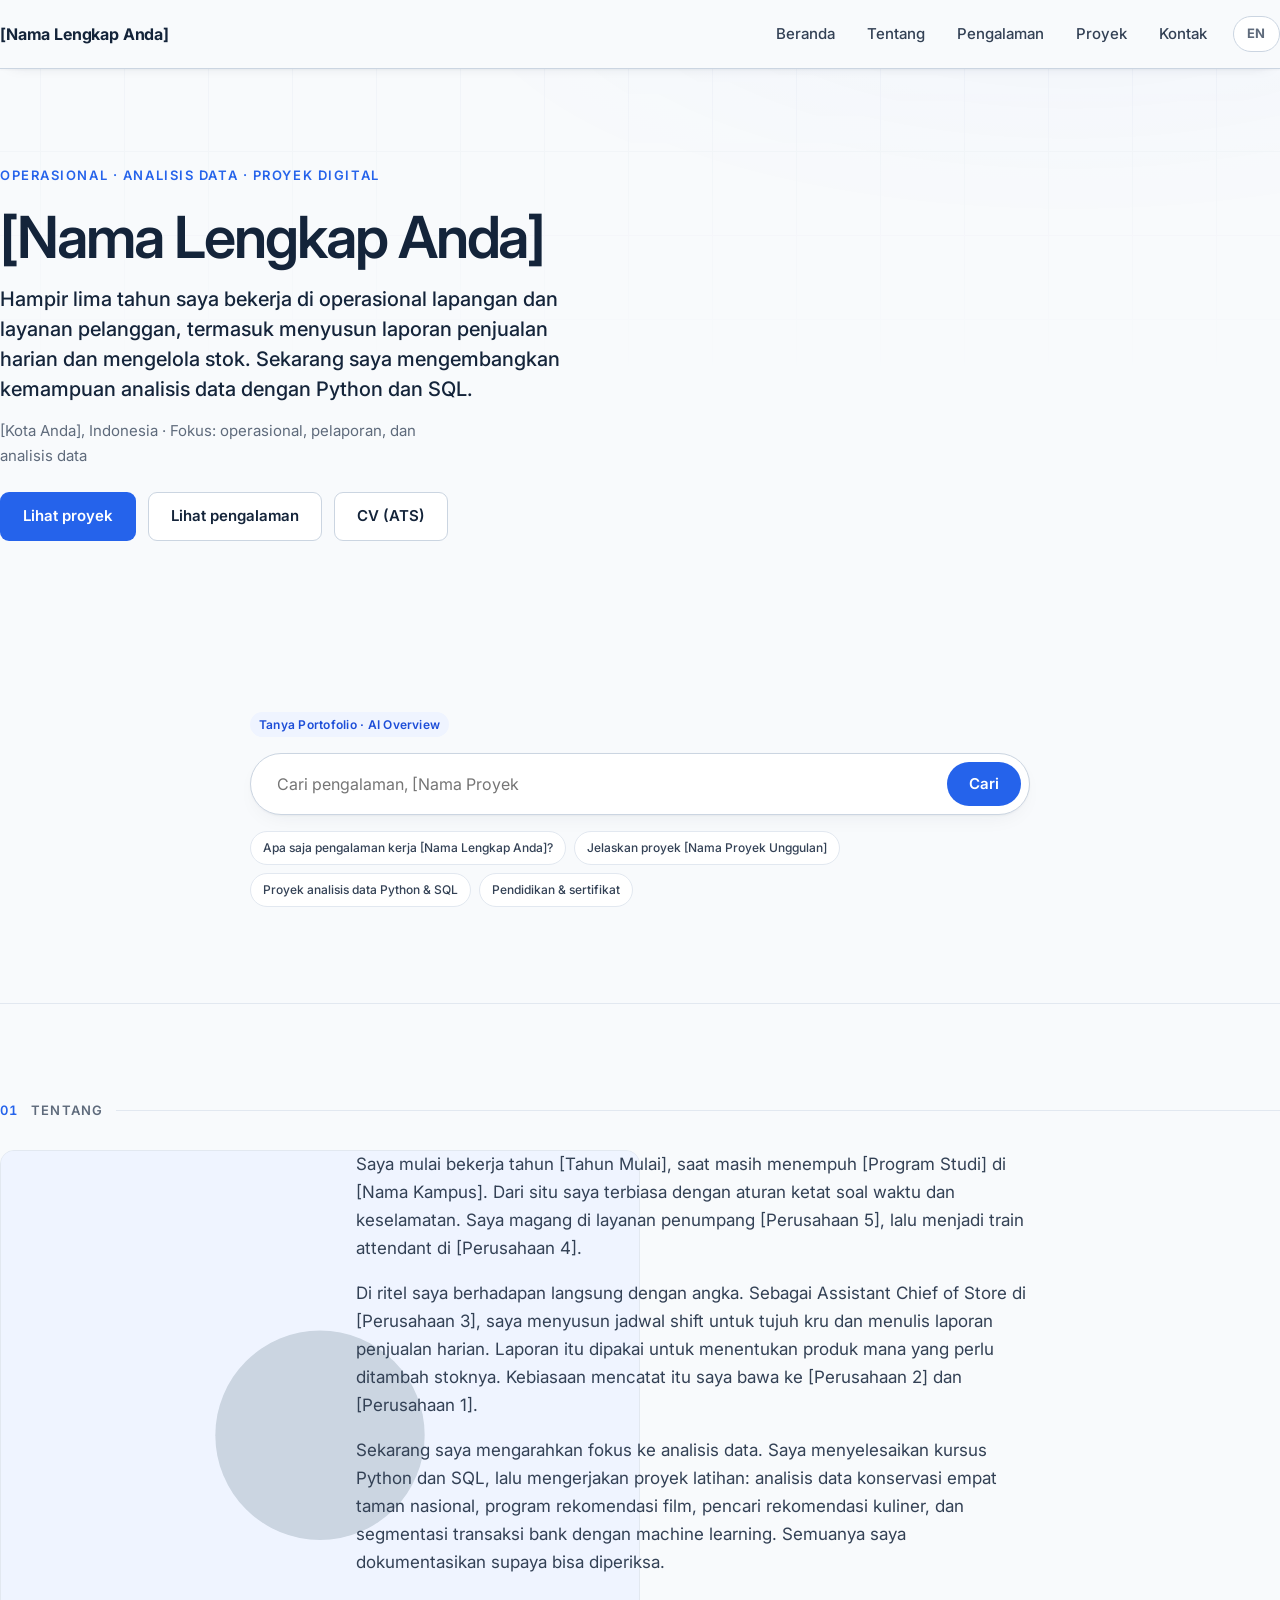
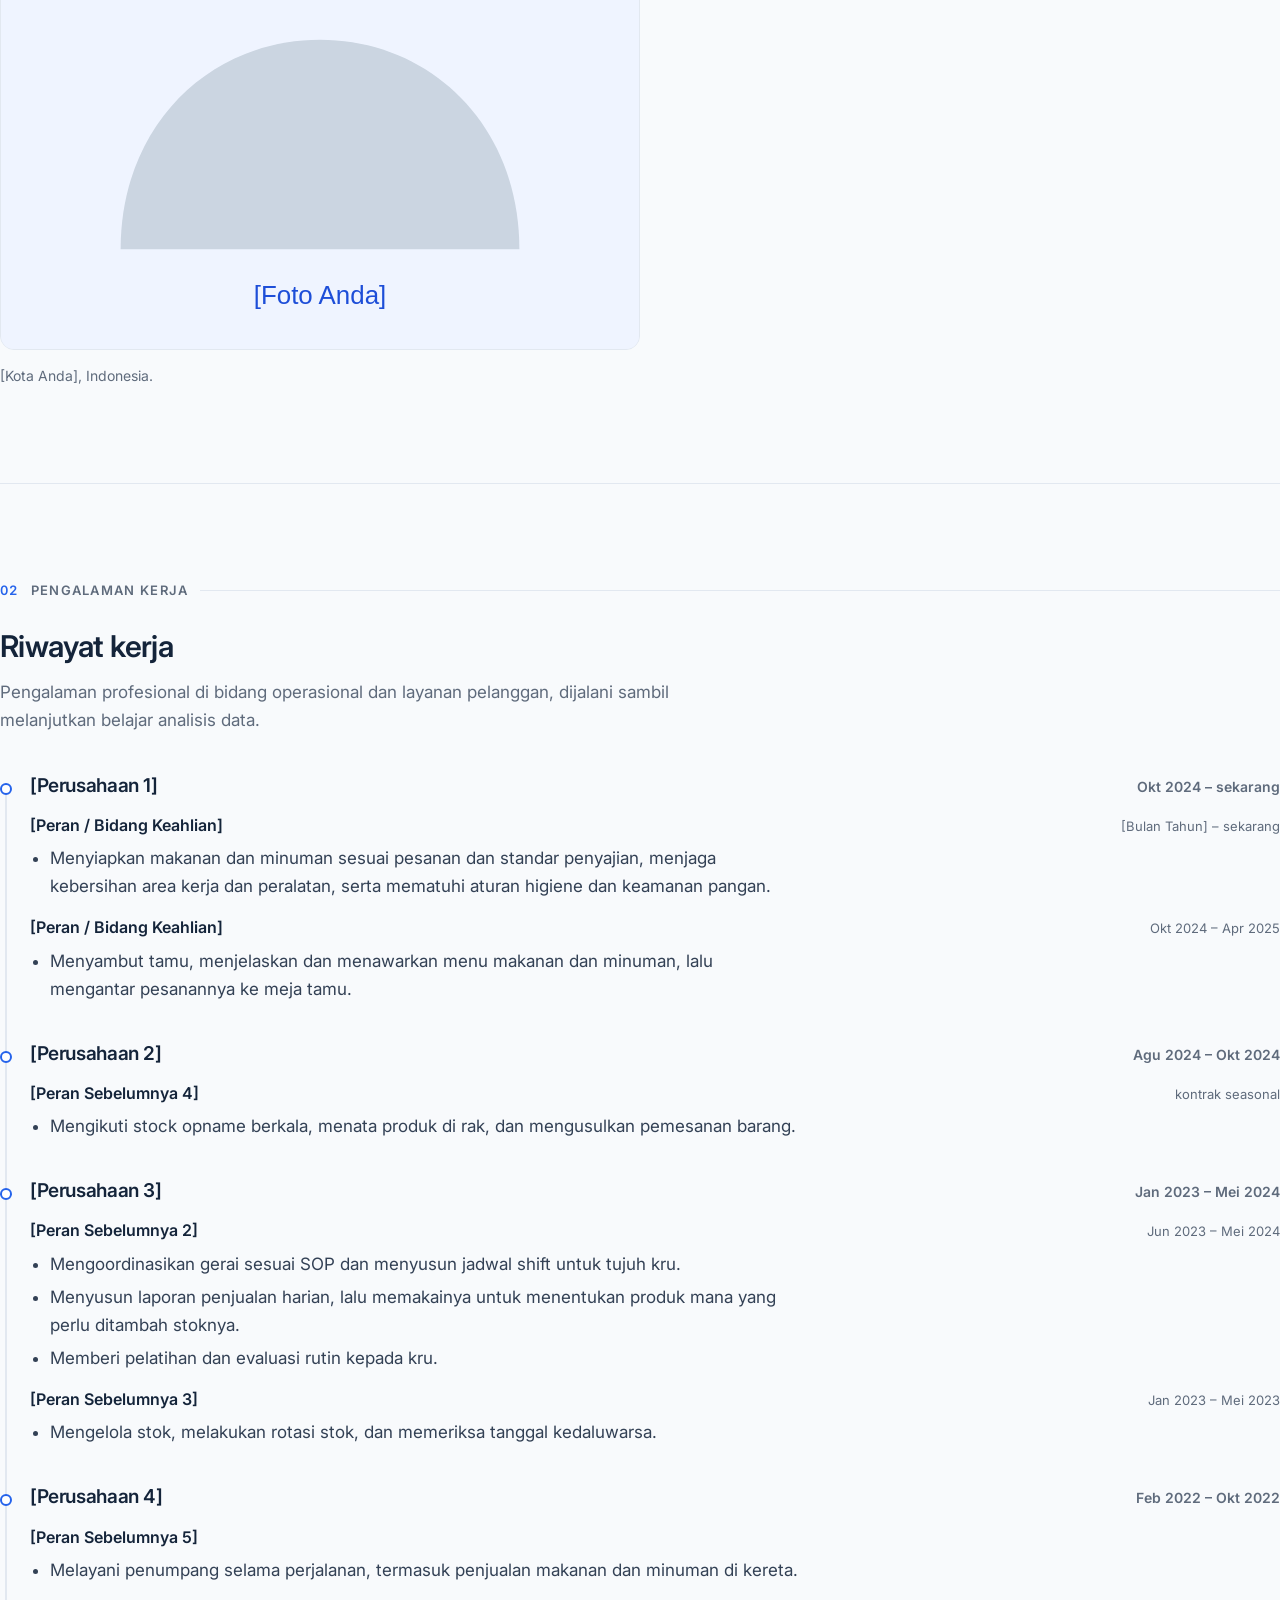
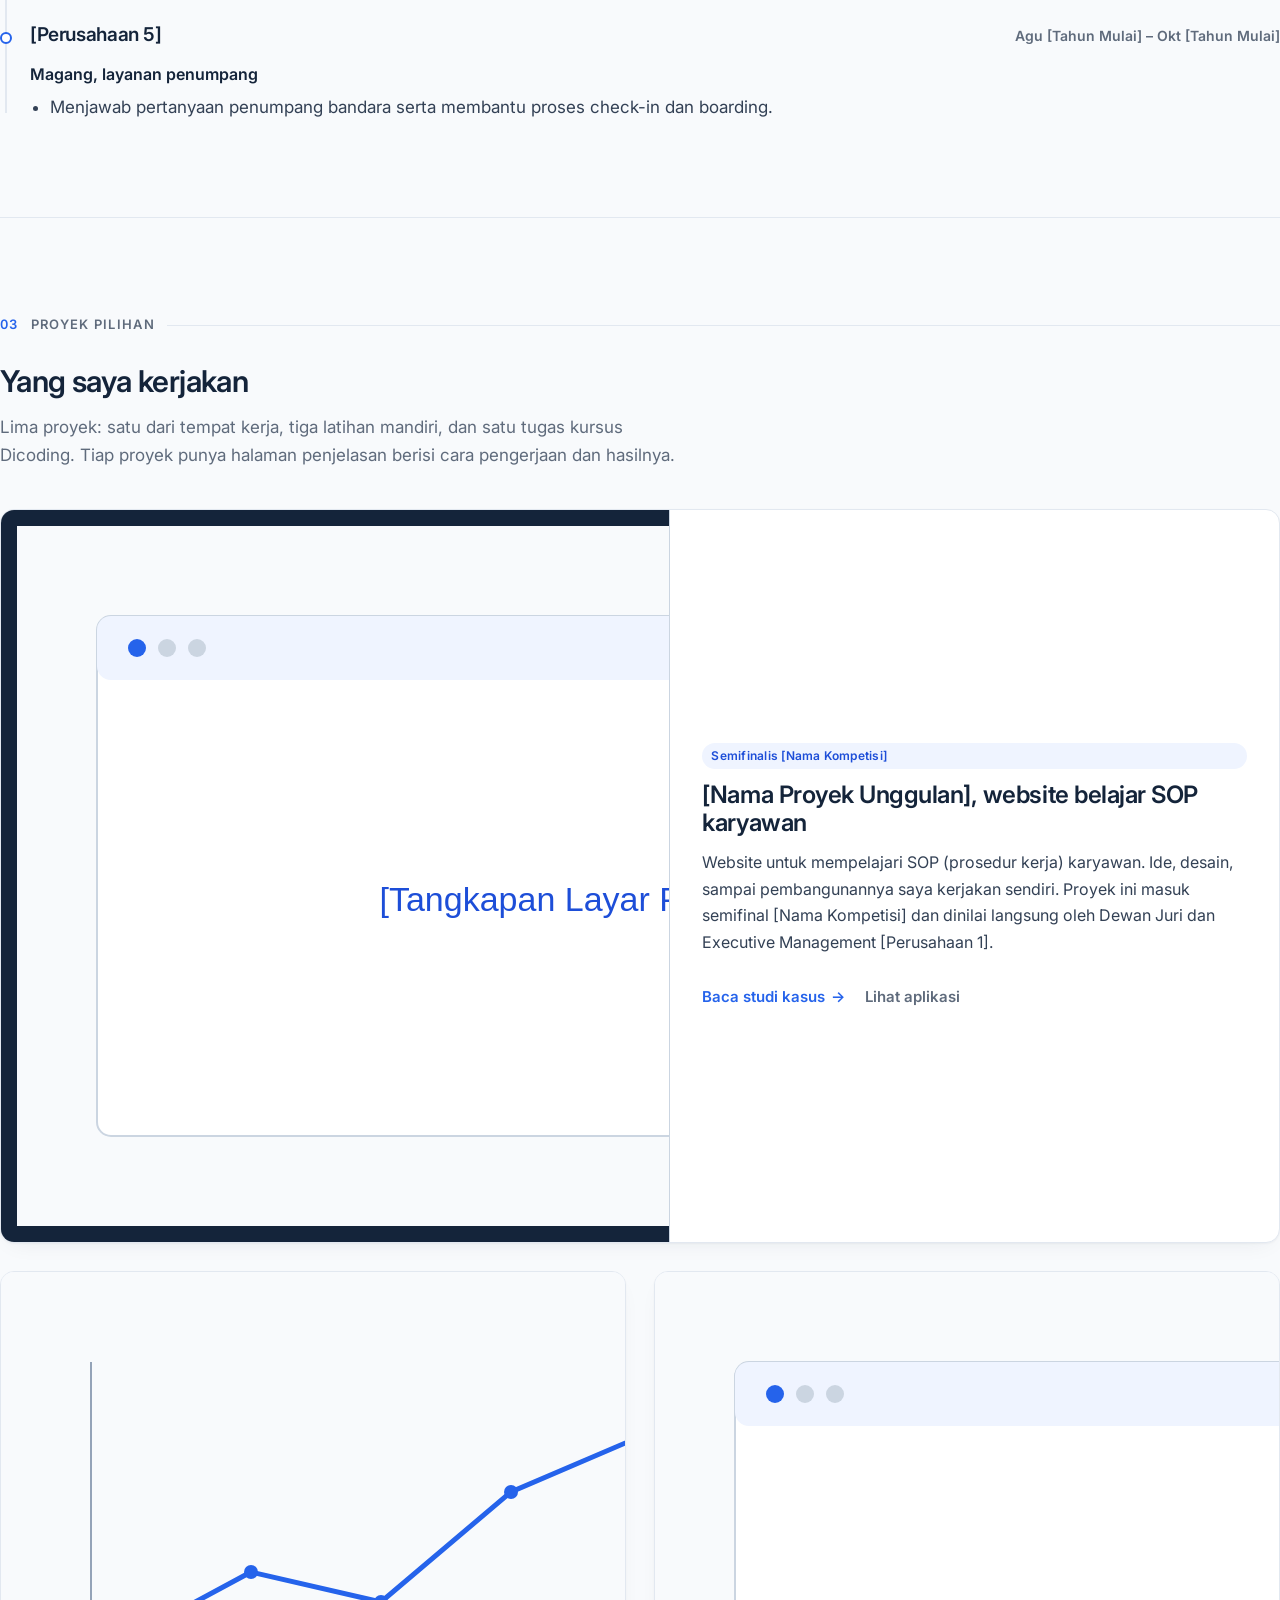
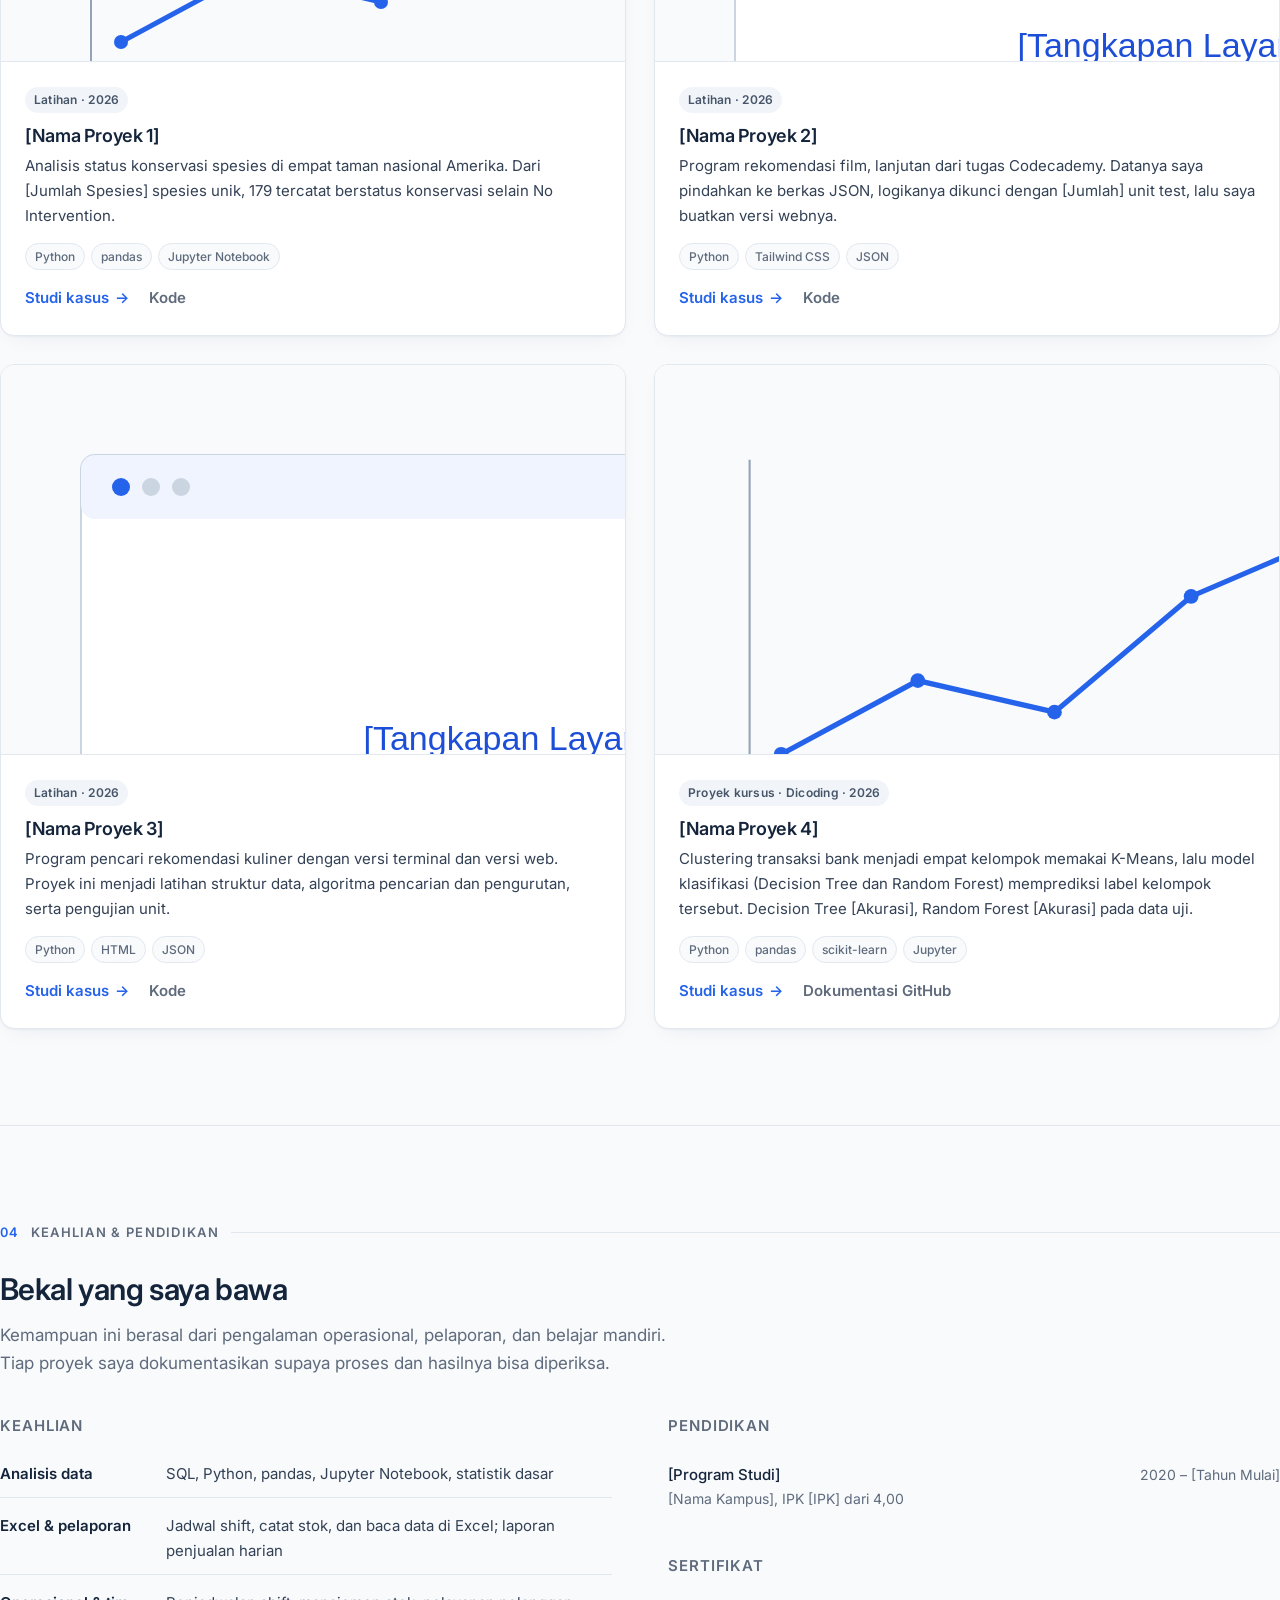
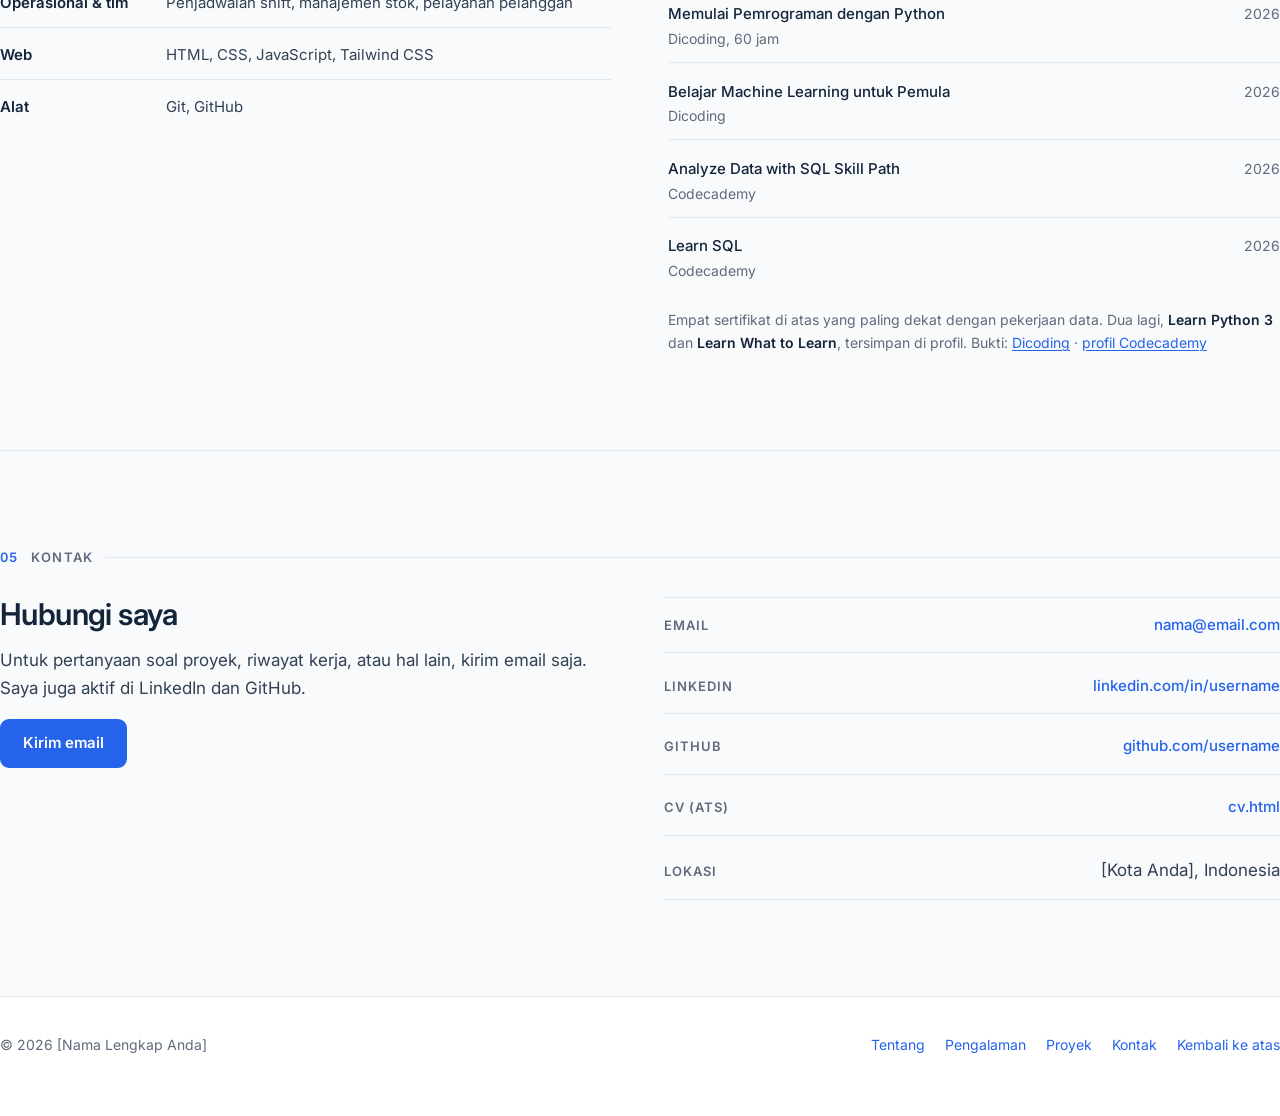
==== index.html @ 9d8b600c "chore: initial open-source portfolio template with inline AI Overview and ATS CV" ====
﻿<!DOCTYPE html>
<html lang="id">
<head>
<meta charset="utf-8">
<meta name="viewport" content="width=device-width, initial-scale=1.0, interactive-widget=resizes-content">
<title>[Nama Lengkap Anda] | Portofolio</title>
<meta name="description" content="Portofolio [Nama Lengkap Anda]: hampir lima tahun bekerja di operasional dan layanan pelanggan, sekarang mengerjakan analisis data dengan Python dan SQL.">
<meta name="author" content="[Nama Lengkap Anda]">
<meta property="og:type" content="profile">
<meta property="og:title" content="[Nama Lengkap Anda] | Portofolio">
<meta property="og:description" content="Riwayat kerja operasional, keahlian analisis data, dan lima proyek yang bisa diperiksa.">
<meta property="og:locale" content="id_ID">
<meta property="og:image" content="https://username.github.io/assets/foto-placeholder.svg">
<link rel="canonical" href="https://username.github.io/">
<link rel="alternate" hreflang="id" href="https://username.github.io/">
<link rel="alternate" hreflang="en" href="https://username.github.io/en/">

<link rel="preconnect" href="https://fonts.googleapis.com">
<link rel="preconnect" href="https://fonts.gstatic.com" crossorigin>
<link href="https://fonts.googleapis.com/css2?family=Inter:wght@400;500;600;700&display=swap" rel="stylesheet">
<link rel="stylesheet" href="gaya.css?v=105efc59">
<link rel="icon" href="assets/favicon.ico" type="image/x-icon">

<script type="application/ld+json">
{
  "@context": "https://schema.org",
  "@type": "Person",
  "name": "[Nama Lengkap Anda]",
  "jobTitle": "[Peran / Bidang Keahlian]",
  "address": { "@type": "PostalAddress", "addressLocality": "[Kota Anda]", "addressCountry": "ID" },
  "email": "mailto:nama@email.com",
  "sameAs": [
    "https://linkedin.com/in/username",
    "https://github.com/username",
    "https://www.dicoding.com/users/[username]"
  ],
  "knowsAbout": ["SQL", "Python", "pandas", "analisis data", "operasional ritel"]
}
</script>
</head>
<body id="atas">

<a class="lompat-isi" href="#utama">Langsung ke isi</a>

<!-- ===================== KEPALA ===================== -->
<header class="kepala-situs">
    <div class="wadah kepala-dalam">
        <a class="merek" href="#beranda">[Nama Lengkap Anda]</a>

        <button class="tombol-menu" type="button" aria-label="Menu utama"
                aria-expanded="false" aria-controls="menu-utama">
            <span></span><span></span><span></span>
        </button>

        <nav class="menu" id="menu-utama" aria-label="Menu utama">
            <a href="#beranda">Beranda</a>
            <a href="#tentang">Tentang</a>
            <a href="#pengalaman">Pengalaman</a>
            <a href="#proyek">Proyek</a>
            <a href="#kontak">Kontak</a>
            <a class="bahasa" href="en/index.html" hreflang="en" lang="en">EN</a>
        </nav>
    </div>
</header>

<main id="utama">

<!-- ===================== HERO ===================== -->
<!-- GANTI DENGAN DATA ANDA: nama, peran, kota, tagline, foto, dan tautan CV -->
<section class="hero" id="beranda">
    <div class="wadah">
        <div class="hero-isi">
            <div>
                <p class="sapaan">Operasional &middot; Analisis Data &middot; Proyek Digital</p>
                <h1>[Nama Lengkap Anda]</h1>
                <p class="hero-tagline">
                    Hampir lima tahun saya bekerja di operasional lapangan dan layanan pelanggan,
                    termasuk menyusun laporan penjualan harian dan mengelola stok. Sekarang saya
                    mengembangkan kemampuan analisis data dengan Python dan SQL.
                </p>
                <p class="hero-catatan">[Kota Anda], Indonesia &middot; Fokus: operasional, pelaporan, dan analisis data</p>
                <div class="tombol-baris">
                    <a class="tombol tombol-utama" href="#proyek">Lihat proyek</a>
                    <a class="tombol tombol-garis" href="#pengalaman">Lihat pengalaman</a>
                    <a class="tombol tombol-garis" href="cv.html" target="_blank" rel="noopener">CV (ATS)</a>
                </div>
            </div>
        </div>
    </div>
</section>

<!-- ===================== AI OVERVIEW ===================== -->
<section class="seksi ai-cari" aria-labelledby="ai-cari-judul">
    <div class="wadah">
        <h2 class="sr-only" id="ai-cari-judul">Pencarian portofolio [Nama Lengkap Anda] AI</h2>
        <p class="label-kecil ai-cari-label">Tanya Portofolio &middot; AI Overview</p>
        <form class="ai-cari-form" role="search">
            <label class="sr-only" for="ai-cari-input">Cari isi portofolio</label>
            <span class="ai-cari-bidang">
                <input class="ai-cari-input" id="ai-cari-input" type="search" name="q"
                       placeholder="Cari pengalaman, [Nama Proyek Unggulan], analisis data..."
                       autocomplete="off">
                <button class="ai-cari-reset" type="button" aria-label="Hapus kata kunci" hidden>&times;</button>
            </span>
            <button class="ai-cari-kirim" type="submit">Cari</button>
        </form>
        <div class="alat ai-cari-chip-baris" role="group" aria-label="Pertanyaan cepat">
            <button class="ai-cari-chip" type="button">Apa saja pengalaman kerja [Nama Lengkap Anda]?</button>
            <button class="ai-cari-chip" type="button">Jelaskan proyek [Nama Proyek Unggulan]</button>
            <button class="ai-cari-chip" type="button">Proyek analisis data Python &amp; SQL</button>
            <button class="ai-cari-chip" type="button">Pendidikan &amp; sertifikat</button>
        </div>
        <article class="ai-cari-kartu" aria-labelledby="ai-cari-kartu-judul" hidden>
            <div class="ai-cari-kepala">
                <h3 id="ai-cari-kartu-judul">AI Overview &middot; Sumber Portofolio [Nama Lengkap Anda]</h3>
                <button class="ai-cari-tutup" type="button" aria-label="Tutup ringkasan">&times;</button>
            </div>
            <div class="ai-cari-ringkasan" aria-live="polite"></div>
            <div class="alat ai-cari-sumber" aria-label="Sumber portofolio"></div>
            <p class="ai-cari-status" role="status" aria-live="polite"></p>
        </article>
    </div>
</section>

<!-- ===================== TENTANG ===================== -->
<section class="seksi" id="tentang">
    <div class="wadah">
        <p class="label-seksi"><span class="nomor">01</span> Tentang</p>

        <div class="tentang-isi">
            <div>
                <img class="foto-profil" src="assets/foto-placeholder.svg"
                     alt="Foto [Nama Lengkap Anda]" width="640" height="800">
                <p class="foto-ket">[Kota Anda], Indonesia.</p>
            </div>

            <div class="tentang-teks">
                <p>
                    Saya mulai bekerja tahun [Tahun Mulai], saat masih menempuh [Program Studi] di
                    [Nama Kampus]. Dari situ saya terbiasa dengan aturan ketat soal waktu dan keselamatan. Saya magang di layanan penumpang [Perusahaan 5], lalu menjadi train attendant di [Perusahaan 4].
                </p>
                <p>
                    Di ritel saya berhadapan langsung dengan angka. Sebagai Assistant Chief of
                    Store di [Perusahaan 3], saya menyusun jadwal shift untuk tujuh kru dan
                    menulis laporan penjualan harian. Laporan itu dipakai untuk menentukan produk
                    mana yang perlu ditambah stoknya. Kebiasaan mencatat itu saya bawa ke [Perusahaan 2] dan [Perusahaan 1].
                </p>
                <p>
                    Sekarang saya mengarahkan fokus ke analisis data. Saya
                    menyelesaikan kursus Python dan SQL, lalu mengerjakan proyek latihan: analisis
                    data konservasi empat taman nasional, program rekomendasi film, pencari
                    rekomendasi kuliner, dan segmentasi transaksi bank dengan machine learning.
                    Semuanya saya dokumentasikan supaya bisa diperiksa.
                </p>
            </div>
        </div>
    </div>
</section>

<!-- ===================== PENGALAMAN ===================== -->
<section class="seksi" id="pengalaman">
    <div class="wadah">
        <p class="label-seksi"><span class="nomor">02</span> Pengalaman kerja</p>
        <h2 class="judul-seksi">Riwayat kerja</h2>
        <p class="ket-seksi">
            Pengalaman profesional di bidang operasional dan layanan pelanggan, dijalani sambil
            melanjutkan belajar analisis data.
        </p>

        <div class="linimasa">

            <article class="linimasa-butir">
                <div class="tempat-kepala">
                    <h3>[Perusahaan 1]</h3>
                    <span class="periode">Okt 2024 &ndash; sekarang</span>
                </div>

                <div class="posisi">
                    <div class="posisi-kepala">
                        <span class="nama-posisi">[Peran / Bidang Keahlian]</span>
                        <span class="periode-posisi">[Bulan Tahun] &ndash; sekarang</span>
                    </div>
                    <ul>
                        <li>Menyiapkan makanan dan minuman sesuai pesanan dan standar penyajian,
                            menjaga kebersihan area kerja dan peralatan, serta mematuhi aturan
                            higiene dan keamanan pangan.</li>
                    </ul>
                </div>

                <div class="posisi">
                    <div class="posisi-kepala">
                        <span class="nama-posisi">[Peran / Bidang Keahlian]</span>
                        <span class="periode-posisi">Okt 2024 &ndash; Apr 2025</span>
                    </div>
                    <ul>
                        <li>Menyambut tamu, menjelaskan dan menawarkan menu makanan dan minuman,
                            lalu mengantar pesanannya ke meja tamu.</li>
                    </ul>
                </div>
            </article>

            <article class="linimasa-butir">
                <div class="tempat-kepala">
                    <h3>[Perusahaan 2]</h3>
                    <span class="periode">Agu 2024 &ndash; Okt 2024</span>
                </div>
                <div class="posisi">
                    <div class="posisi-kepala">
                        <span class="nama-posisi">[Peran Sebelumnya 4]</span>
                        <span class="periode-posisi">kontrak seasonal</span>
                    </div>
                    <ul>
                        <li>Mengikuti stock opname berkala, menata produk di rak, dan mengusulkan pemesanan barang.</li>
                    </ul>
                </div>
            </article>

            <article class="linimasa-butir">
                <div class="tempat-kepala">
                    <h3>[Perusahaan 3]</h3>
                    <span class="periode">Jan 2023 &ndash; Mei 2024</span>
                </div>

                <div class="posisi">
                    <div class="posisi-kepala">
                        <span class="nama-posisi">[Peran Sebelumnya 2]</span>
                        <span class="periode-posisi">Jun 2023 &ndash; Mei 2024</span>
                    </div>
                    <ul>
                        <li>Mengoordinasikan gerai sesuai SOP dan menyusun jadwal shift untuk tujuh kru.</li>
                        <li>Menyusun laporan penjualan harian, lalu memakainya untuk menentukan
                            produk mana yang perlu ditambah stoknya.</li>
                        <li>Memberi pelatihan dan evaluasi rutin kepada kru.</li>
                    </ul>
                </div>

                <div class="posisi">
                    <div class="posisi-kepala">
                        <span class="nama-posisi">[Peran Sebelumnya 3]</span>
                        <span class="periode-posisi">Jan 2023 &ndash; Mei 2023</span>
                    </div>
                    <ul>
                        <li>Mengelola stok, melakukan rotasi stok, dan memeriksa tanggal kedaluwarsa.</li>
                    </ul>
                </div>
            </article>

            <article class="linimasa-butir">
                <div class="tempat-kepala">
                    <h3>[Perusahaan 4]</h3>
                    <span class="periode">Feb 2022 &ndash; Okt 2022</span>
                </div>
                <div class="posisi">
                    <div class="posisi-kepala">
                        <span class="nama-posisi">[Peran Sebelumnya 5]</span>
                    </div>
                    <ul>
                        <li>Melayani penumpang selama perjalanan, termasuk penjualan makanan dan
                            minuman di kereta.</li>
                    </ul>
                </div>
            </article>

            <article class="linimasa-butir">
                <div class="tempat-kepala">
                    <h3>[Perusahaan 5]</h3>
                    <span class="periode">Agu [Tahun Mulai] &ndash; Okt [Tahun Mulai]</span>
                </div>
                <div class="posisi">
                    <div class="posisi-kepala">
                        <span class="nama-posisi">Magang, layanan penumpang</span>
                    </div>
                    <ul>
                        <li>Menjawab pertanyaan penumpang bandara serta membantu proses check-in
                            dan boarding.</li>
                    </ul>
                </div>
            </article>

        </div>
    </div>
</section>

<!-- ===================== PROYEK ===================== -->
<section class="seksi" id="proyek">
    <div class="wadah">
        <p class="label-seksi"><span class="nomor">03</span> Proyek pilihan</p>
        <h2 class="judul-seksi">Yang saya kerjakan</h2>
        <p class="ket-seksi">
            Lima proyek: satu dari tempat kerja, tiga latihan mandiri, dan satu tugas
            kursus Dicoding. Tiap proyek punya halaman penjelasan berisi cara
            pengerjaan dan hasilnya.
        </p>

        <article class="kartu-proyek unggulan">
            <div class="kartu-gambar">
                <img src="assets/proyek-placeholder.svg" width="1120" height="700"
                     alt="Tangkapan layar aplikasi [Nama Proyek Unggulan]: halaman verifikasi ID karyawan sebelum mulai shift">
            </div>
            <div class="kartu-isi">
                <span class="label-kecil">Semifinalis [Nama Kompetisi]</span>
                <h3><a href="proyek/contoh-proyek.html">[Nama Proyek Unggulan], website belajar SOP karyawan</a></h3>
                <p>
                    Website untuk mempelajari SOP (prosedur kerja) karyawan. Ide, desain, sampai pembangunannya saya kerjakan sendiri. Proyek ini masuk semifinal [Nama Kompetisi] dan dinilai langsung oleh Dewan Juri dan Executive Management [Perusahaan 1].
                </p>
                <div class="kartu-kaki">
                    <a class="kartu-ajakan" href="proyek/contoh-proyek.html">Baca studi kasus <span class="panah">&rarr;</span></a>
                    <a class="kartu-kode" href="https://[nama-proyek].example.com/" target="_blank" rel="noopener">Lihat aplikasi<span class="sr-only"> (buka di tab baru)</span></a>
                </div>
            </div>
        </article>

        <div class="daftar-proyek">

            <article class="kartu-proyek">
                <div class="kartu-gambar">
                    <img src="assets/grafik-placeholder.svg" width="800" height="500"
                         alt="Grafik batang persentase spesies dilindungi per kategori konservasi">
                </div>
                <div class="kartu-isi">
                    <span class="label-kecil label-netral">Latihan &middot; 2026</span>
                    <h3><a href="proyek/contoh-proyek.html">[Nama Proyek 1]</a></h3>
                    <p>
                        Analisis status konservasi spesies di empat taman nasional Amerika. Dari
                        [Jumlah Spesies] spesies unik, 179 tercatat berstatus konservasi selain No Intervention.
                    </p>
                    <ul class="alat">
                        <li>Python</li><li>pandas</li><li>Jupyter Notebook</li>
                    </ul>
                    <div class="kartu-kaki">
                        <a class="kartu-ajakan" href="proyek/contoh-proyek.html">Studi kasus <span class="panah">&rarr;</span></a>
                        <a class="kartu-kode" href="https://github.com/username/[nama-repo]"
                           target="_blank" rel="noopener">Kode<span class="sr-only"> di GitHub, buka di tab baru</span></a>
                    </div>
                </div>
            </article>

            <article class="kartu-proyek">
                <div class="kartu-gambar">
                    <img src="assets/proyek-placeholder.svg" width="1120" height="700"
                         alt="Tangkapan layar versi web [Nama Proyek 2]: menu Cari, Genre, Katalog, dan Marathon, serta ringkasan jumlah film">
                </div>
                <div class="kartu-isi">
                    <span class="label-kecil label-netral">Latihan &middot; 2026</span>
                    <h3><a href="proyek/contoh-proyek.html">[Nama Proyek 2]</a></h3>
                    <p>
                        Program rekomendasi film, lanjutan dari tugas Codecademy. Datanya saya
                        pindahkan ke berkas JSON, logikanya dikunci dengan [Jumlah] unit test, lalu saya
                        buatkan versi webnya.
                    </p>
                    <ul class="alat">
                        <li>Python</li><li>Tailwind CSS</li><li>JSON</li>
                    </ul>
                    <div class="kartu-kaki">
                        <a class="kartu-ajakan" href="proyek/contoh-proyek.html">Studi kasus <span class="panah">&rarr;</span></a>
                        <a class="kartu-kode" href="https://github.com/username/[nama-repo]" target="_blank" rel="noopener">Kode<span class="sr-only"> di GitHub, buka di tab baru</span></a>
                    </div>
                </div>
            </article>

            <article class="kartu-proyek">
                <div class="kartu-gambar">
                    <img src="assets/proyek-placeholder.svg" width="1120" height="700"
                         alt="Tangkapan layar versi web [Nama Proyek 3]: pilihan jenis, isian anggaran sekali makan, dan tombol cari">
                </div>
                <div class="kartu-isi">
                    <span class="label-kecil label-netral">Latihan &middot; 2026</span>
                    <h3><a href="proyek/contoh-proyek.html">[Nama Proyek 3]</a></h3>
                    <p>
                        Program pencari rekomendasi kuliner dengan versi terminal dan versi web. Proyek ini menjadi latihan struktur data, algoritma pencarian dan pengurutan, serta pengujian unit.
                    </p>
                    <ul class="alat">
                        <li>Python</li><li>HTML</li><li>JSON</li>
                    </ul>
                    <div class="kartu-kaki">
                        <a class="kartu-ajakan" href="proyek/contoh-proyek.html">Studi kasus <span class="panah">&rarr;</span></a>
                        <a class="kartu-kode" href="https://github.com/username/[nama-repo]" target="_blank" rel="noopener">Kode<span class="sr-only"> (buka di tab baru)</span></a>
                    </div>
                </div>
            </article>

            <article class="kartu-proyek">
                <div class="kartu-gambar">
                    <img src="assets/grafik-placeholder.svg" width="841" height="704"
                         alt="Proyeksi PCA 2D dari empat kelompok transaksi bank"
                         class="kartu-gambar-chart">
                </div>
                <div class="kartu-isi">
                    <span class="label-kecil label-netral">Proyek kursus &middot; Dicoding &middot; 2026</span>
                    <h3><a href="proyek/contoh-proyek.html">[Nama Proyek 4]</a></h3>
                    <p>
                        Clustering transaksi bank menjadi empat kelompok memakai K-Means, lalu
                        model klasifikasi (Decision Tree dan Random Forest) memprediksi label
                        kelompok tersebut. Decision Tree [Akurasi], Random Forest [Akurasi] pada data uji.
                    </p>
                    <ul class="alat">
                        <li>Python</li><li>pandas</li><li>scikit-learn</li><li>Jupyter</li>
                    </ul>
                    <div class="kartu-kaki">
                        <a class="kartu-ajakan" href="proyek/contoh-proyek.html">Studi kasus <span class="panah">&rarr;</span></a>
                        <a class="kartu-kode" href="https://github.com/username/[nama-repo]" target="_blank" rel="noopener">Dokumentasi GitHub<span class="sr-only"> (buka di tab baru)</span></a>
                    </div>
                </div>
            </article>

        </div>
    </div>
</section>

<!-- ===================== KEAHLIAN & PENDIDIKAN ===================== -->
<section class="seksi" id="keahlian">
    <div class="wadah">
        <p class="label-seksi"><span class="nomor">04</span> Keahlian &amp; pendidikan</p>
        <h2 class="judul-seksi">Bekal yang saya bawa</h2>
        <p class="ket-seksi">
            Kemampuan ini berasal dari pengalaman operasional, pelaporan, dan belajar mandiri.
            Tiap proyek saya dokumentasikan supaya proses dan hasilnya bisa diperiksa.
        </p>

        <div class="kisi-dua">

            <div class="blok">
                <h3>Keahlian</h3>
                <ul class="daftar-keahlian">
                    <li>
                        <span class="kunci">Analisis data</span>
                        <span>SQL, Python, pandas, Jupyter Notebook, statistik dasar</span>
                    </li>
                    <li>
                        <span class="kunci">Excel &amp; pelaporan</span>
                        <span>Jadwal shift, catat stok, dan baca data di Excel; laporan penjualan harian</span>
                    </li>
                    <li>
                        <span class="kunci">Operasional &amp; tim</span>
                        <span>Penjadwalan shift, manajemen stok, pelayanan pelanggan</span>
                    </li>
                    <li>
                        <span class="kunci">Web</span>
                        <span>HTML, CSS, JavaScript, Tailwind CSS</span>
                    </li>
                    <li>
                        <span class="kunci">Alat</span>
                        <span>Git, GitHub</span>
                    </li>
                </ul>
            </div>

            <div>
                <div class="blok">
                    <h3>Pendidikan</h3>
                    <ul class="daftar-polos">
                        <li>
                            <span>
                                <span class="nama">[Program Studi]</span>
                                <span class="ket">[Nama Kampus], IPK [IPK] dari 4,00</span>
                            </span>
                            <span class="tahun">2020 &ndash; [Tahun Mulai]</span>
                        </li>
                    </ul>
                </div>

                <div class="blok">
                    <h3>Sertifikat</h3>
                    <ul class="daftar-polos">
                        <li>
                            <span>
                                <span class="nama">Memulai Pemrograman dengan Python</span>
                                <span class="ket">Dicoding, 60 jam</span>
                            </span>
                            <span class="tahun">2026</span>
                        </li>
                        <li>
                            <span>
                                <span class="nama">Belajar Machine Learning untuk Pemula</span>
                                <span class="ket">Dicoding</span>
                            </span>
                            <span class="tahun">2026</span>
                        </li>
                        <li>
                            <span>
                                <span class="nama">Analyze Data with SQL Skill Path</span>
                                <span class="ket">Codecademy</span>
                            </span>
                            <span class="tahun">2026</span>
                        </li>
                        <li>
                            <span>
                                <span class="nama">Learn SQL</span>
                                <span class="ket">Codecademy</span>
                            </span>
                            <span class="tahun">2026</span>
                        </li>
                    </ul>
                    <p class="foto-ket">
                        Empat sertifikat di atas yang paling dekat dengan pekerjaan data. Dua lagi,
                        <strong>Learn Python 3</strong> dan
                        <strong>Learn What to Learn</strong>, tersimpan di profil.
                        Bukti:
                        <a href="https://www.dicoding.com/certificates/[id-sertifikat]" target="_blank" rel="noopener">Dicoding</a>
                        &middot;
                        <a href="https://www.codecademy.com/profiles/[username]" target="_blank" rel="noopener">profil Codecademy</a>
                    </p>
                </div>
            </div>

        </div>
    </div>
</section>

<!-- ===================== KONTAK ===================== -->
<section class="seksi" id="kontak">
    <div class="wadah">
        <p class="label-seksi"><span class="nomor">05</span> Kontak</p>

        <div class="kontak-isi">
            <div>
                <h2 class="judul-seksi">Hubungi saya</h2>
                <p>
                    Untuk pertanyaan soal proyek, riwayat kerja, atau hal lain, kirim email saja.
                    Saya juga aktif di LinkedIn dan GitHub.
                </p>
                <p class="tombol-baris">
                    <a class="tombol tombol-utama" href="mailto:nama@email.com">Kirim email</a>
                </p>
            </div>

            <ul class="daftar-kontak">
                <li>
                    <span class="nama-kontak">Email</span>
                    <a href="mailto:nama@email.com">nama@email.com</a>
                </li>
                <li>
                    <span class="nama-kontak">LinkedIn</span>
                    <a href="https://linkedin.com/in/username" target="_blank" rel="noopener">linkedin.com/in/username</a>
                </li>
                <li>
                    <span class="nama-kontak">GitHub</span>
                    <a href="https://github.com/username" target="_blank" rel="noopener">github.com/username</a>
                </li>
                <li>
                    <span class="nama-kontak">CV (ATS)</span>
                    <a href="cv.html" target="_blank" rel="noopener">cv.html</a>
                </li>
                <li>
                    <span class="nama-kontak">Lokasi</span>
                    <span>[Kota Anda], Indonesia</span>
                </li>
            </ul>
        </div>
    </div>
</section>

</main>

<!-- ===================== KAKI ===================== -->
<footer class="kaki">
    <div class="wadah kaki-dalam">
        <span>&copy; 2026 [Nama Lengkap Anda]</span>
        <nav class="kaki-tautan" aria-label="Tautan kaki halaman">
            <a href="#tentang">Tentang</a>
            <a href="#pengalaman">Pengalaman</a>
            <a href="#proyek">Proyek</a>
            <a href="#kontak">Kontak</a>
            <a href="#atas">Kembali ke atas</a>
        </nav>
    </div>
</footer>

<script>
(function () {
    var tombol = document.querySelector('.tombol-menu');
    var menu = document.getElementById('menu-utama');
    if (!tombol || !menu) return;

    tombol.addEventListener('click', function () {
        var terbuka = menu.classList.toggle('terbuka');
        tombol.setAttribute('aria-expanded', terbuka ? 'true' : 'false');
    });

    menu.addEventListener('click', function (e) {
        if (e.target.tagName === 'A') {
            menu.classList.remove('terbuka');
            tombol.setAttribute('aria-expanded', 'false');
        }
    });

    document.addEventListener('keydown', function (e) {
        if (e.key === 'Escape' && menu.classList.contains('terbuka')) {
            menu.classList.remove('terbuka');
            tombol.setAttribute('aria-expanded', 'false');
            tombol.focus();
        }
    });
})();
</script>
<script src="assets/ai-cari.js?v=105efc59" defer></script>

</body>
</html>
---- gaya.css ----
﻿/* ============================================================
   Portofolio [Nama Lengkap Anda]
   Arah desain: corporate yang rapi, dengan sentuhan teknologi.
   Tema terang (light-first), warna biru dipakai sebagai aksen saja.

   Ukuran mengikuti rancangan:
     lebar maksimum   1120px
     judul hero       48-60px (ponsel 32-40px)
     teks isi         17px (ponsel 16px)
     jarak antar seksi 80-96px (ponsel 48-64px)
     grid proyek      2 kolom (ponsel 1 kolom)
     radius kartu     14px
     tombol           tinggi minimum 44px
   ============================================================ */

/* ---------- Variabel ---------- */
:root{
    --dasar:      #F8FAFC;   /* latar utama */
    --putih:      #FFFFFF;
    --navy:       #14243A;   /* teks utama, elemen tegas */
    --biru:       #2563EB;   /* aksen */
    --biru-tua:   #1D4ED8;
    --biru-muda:  #EFF4FF;
    --slate:      #5F6B7C;   /* teks pendamping (kontras 5,17:1 di latar utama) */
    --abu-isi:    #334155;   /* teks isi paragraf */
    --garis:      #E2E8F0;
    --garis-tegas:#CBD5E1;

    --lebar:      1120px;

    /* Tinggi kepala situs saat menempel: min-height 68px + garis bawah 1px.
       Dipakai untuk scroll-padding-top supaya judul seksi tidak tertutup menu
       waktu tautan navigasi (misal #tentang) diklik. */
    --tinggi-kepala: 69px;

    --radius:     14px;
    --radius-kecil:9px;

    --font: "Inter", "Segoe UI", system-ui, -apple-system, Roboto, Arial, sans-serif;

    --bayang: 0 1px 2px rgba(20, 36, 58, .04), 0 8px 24px -12px rgba(20, 36, 58, .10);
    --bayang-angkat: 0 2px 4px rgba(20, 36, 58, .05), 0 16px 36px -14px rgba(20, 36, 58, .18);
}

/* ---------- Dasar ---------- */
*, *::before, *::after{ box-sizing: border-box; }

/* scroll-padding-top = tinggi kepala situs, supaya tepi atas seksi tujuan
   berhenti tepat di bawah menu, bukan tertutup menu. */
html{ scroll-behavior: smooth; scroll-padding-top: var(--tinggi-kepala); -webkit-text-size-adjust: [Akurasi]; }

body{
    margin: 0;
    background: var(--dasar);
    color: var(--abu-isi);
    font-family: var(--font);
    font-size: 17px;
    line-height: 1.65;
    -webkit-font-smoothing: antialiased;
}

img{ max-width: [Akurasi]; height: auto; display: block; }

a{ color: var(--biru); text-decoration: none; }
a:hover{ color: var(--biru-tua); }

h1, h2, h3, h4{
    margin: 0;
    color: var(--navy);
    line-height: 1.18;
    letter-spacing: -0.02em;
    font-weight: 600;
}

p{ margin: 0 0 1em; }
p:last-child{ margin-bottom: 0; }

/* Tautan yang berada di dalam paragraf diberi garis bawah supaya tidak hanya
   dibedakan oleh warna (WCAG 1.4.1, audit Lighthouse "link-in-text-block").
   Tautan bertombol tetap tanpa garis bawah. */
p a:not(.tombol){ text-decoration: underline; text-underline-offset: 2px; }

ul{ margin: 0; padding-left: 1.15em; }
li{ margin-bottom: .3em; }
li:last-child{ margin-bottom: 0; }

strong{ font-weight: 600; color: var(--navy); }

/* Fokus keyboard selalu terlihat */
:focus-visible{
    outline: 3px solid var(--biru);
    outline-offset: 2px;
    border-radius: 4px;
}

/* Pengguna yang memilih mengurangi animasi tidak dipaksa melihat gerakan */
@media (prefers-reduced-motion: reduce){
    html{ scroll-behavior: auto; }
    *, *::before, *::after{
        animation-duration: .001ms !important;
        transition-duration: .001ms !important;
        scroll-behavior: auto !important;
    }
}

/* Hanya untuk pembaca layar */
.sr{
    position: absolute;
    width: 1px; height: 1px;
    padding: 0; margin: -1px;
    overflow: hidden;
    clip: rect(0 0 0 0);
    white-space: nowrap;
    border: 0;
}

/* Langsung ke isi, muncul saat difokus */
.lompat-isi{
    position: absolute;
    left: 16px; top: -60px;
    z-index: 100;
    background: var(--navy);
    color: #fff;
    padding: 12px 18px;
    border-radius: 0 0 var(--radius-kecil) var(--radius-kecil);
    transition: top .15s ease;
}
.lompat-isi:focus{ top: 0; color: #fff; }

/* ---------- Wadah dan seksi ---------- */
.wadah{
    width: min([Akurasi] - 2.5rem, var(--lebar));
    margin-inline: auto;
}

.seksi{ padding: 96px 0; }

.seksi + .seksi{ border-top: 1px solid var(--garis); }

/* Judul seksi: nomor kecil + label */
.label-seksi{
    display: flex;
    align-items: center;
    gap: 12px;
    margin: 0 0 28px;
    font-size: 13px;
    font-weight: 600;
    letter-spacing: .10em;
    text-transform: uppercase;
    color: var(--slate);
}
.label-seksi .nomor{
    color: var(--biru);
    font-variant-numeric: tabular-nums;
}
.label-seksi::after{
    content: "";
    flex: 1 1 auto;
    height: 1px;
    background: var(--garis);
}

.judul-seksi{
    font-size: 30px;
    margin: 0 0 14px;
}
.ket-seksi{
    max-width: 62ch;
    color: var(--slate);
    margin: 0 0 40px;
}

/* ---------- Tombol ---------- */
.tombol{
    display: inline-flex;
    align-items: center;
    justify-content: center;
    gap: 8px;
    min-height: 44px;
    padding: 11px 22px;
    border-radius: var(--radius-kecil);
    border: 1px solid transparent;
    font-size: 15px;
    font-weight: 600;
    font-family: inherit;
    cursor: pointer;
    transition: background-color .16s ease, border-color .16s ease, color .16s ease;
}
.tombol-utama{ background: var(--biru); color: #fff; }
.tombol-utama:hover{ background: var(--biru-tua); color: #fff; }

.tombol-garis{ background: var(--putih); color: var(--navy); border-color: var(--garis-tegas); }
.tombol-garis:hover{ border-color: var(--navy); color: var(--navy); }

.tombol-baris{ display: flex; flex-wrap: wrap; gap: 12px; }

/* ============================================================
   Kepala situs dan menu
   ============================================================ */
/* Kepala situs: latar hampir pekat supaya isi halaman di bawahnya tidak
   terlihat menabrak teks menu, plus garis dan bayangan tipis sebagai pemisah
   saat halaman digulir. */
.kepala-situs{
    position: sticky;
    top: 0;
    z-index: 50;
    background: rgba(248, 250, 252, .96);
    backdrop-filter: blur(10px);
    -webkit-backdrop-filter: blur(10px);
    border-bottom: 1px solid var(--garis-tegas);
    box-shadow: 0 1px 2px rgba(20, 36, 58, .04), 0 6px 16px -12px rgba(20, 36, 58, .18);
}

/* Di layar sempit, efek blur dilepas: penggambarannya berat di perangkat
   ponsel dan bisa membuat kepala situs berkedip saat digulir cepat. */
@media (max-width: 860px){
    .kepala-situs{
        background: var(--putih);
        backdrop-filter: none;
        -webkit-backdrop-filter: none;
    }
}
.kepala-dalam{
    display: flex;
    align-items: center;
    justify-content: space-between;
    gap: 20px;
    min-height: 68px;
}
.merek{
    font-weight: 700;
    font-size: 16px;
    color: var(--navy);
    letter-spacing: -0.01em;
    white-space: nowrap;
}
.merek:hover{ color: var(--navy); }

.menu{
    display: flex;
    align-items: center;
    gap: 4px;
}
.menu a{
    padding: 8px 14px;
    border-radius: 8px;
    font-size: 15px;
    font-weight: 500;
    color: var(--abu-isi);
    transition: background-color .16s ease, color .16s ease;
}
.menu a:hover{ background: var(--biru-muda); color: var(--biru-tua); }

/* Tombol pilih bahasa: ID / EN */
.menu a.bahasa{
    margin-left: 8px;
    padding: 6px 13px;
    border: 1px solid var(--garis-tegas);
    border-radius: 999px;
    background: var(--putih);
    font-size: 13px;
    font-weight: 700;
    letter-spacing: .05em;
    color: var(--slate);
}
.menu a.bahasa:hover{
    border-color: var(--navy);
    color: var(--navy);
    background: var(--putih);
}

.tombol-menu{
    display: none;
    width: 44px; height: 44px;
    align-items: center;
    justify-content: center;
    background: var(--putih);
    border: 1px solid var(--garis-tegas);
    border-radius: 10px;
    cursor: pointer;
    padding: 0;
}
.tombol-menu span{
    display: block;
    width: 18px; height: 2px;
    margin: 2px auto;
    background: var(--navy);
    border-radius: 2px;
}

@media (max-width: 860px){
    .tombol-menu{ display: flex; flex-direction: column; }

    .menu{
        position: absolute;
        left: 0; right: 0;
        top: [Akurasi];
        display: none;
        flex-direction: column;
        align-items: stretch;
        gap: 0;
        padding: 10px 20px 20px;
        background: var(--putih);
        border-bottom: 1px solid var(--garis);
        box-shadow: var(--bayang);
    }
    .menu.terbuka{ display: flex; }
    .menu a{ padding: 14px 12px; border-radius: 8px; font-size: 16px; }
    .menu a.bahasa{ align-self: flex-start; margin: 10px 0 0; padding: 7px 15px; }
}

/* ============================================================
   Hero
   ============================================================ */
.hero{
    position: relative;
    overflow: hidden;
    /* Padding atas disamakan dengan .seksi supaya jarak menu-ke-judul sama
       saat menu #beranda dan menu seksi lain diklik. */
    padding: 96px 0 96px;
}
/* Latar halus: garis tipis dan sorot biru samar */
.hero::before{
    content: "";
    position: absolute;
    inset: -30% -10% auto -10%;
    height: 620px;
    background:
        radial-gradient(60% 60% at 78% 12%, rgba(37, 99, 235, .10), transparent 70%),
        linear-gradient(to right, var(--garis) 1px, transparent 1px) 0 0 / 84px 84px,
        linear-gradient(to bottom, var(--garis) 1px, transparent 1px) 0 0 / 84px 84px;
    mask-image: linear-gradient(to bottom, rgba(0,0,0,.5), transparent 78%);
    -webkit-mask-image: linear-gradient(to bottom, rgba(0,0,0,.5), transparent 78%);
    pointer-events: none;
}
.hero .wadah{ position: relative; }

.hero-isi{
    display: block;
}

/* Jarak vertikal di hero disamakan secara optis: dari ujung bawah tinta teks
   ke tinta (atau ke tepi kotak tombol) elemen berikutnya selalu 30px.
   Yang disetel cuma margin bawah, karena kotak tiap elemen masih memuat
   ruang kosong dari line-height yang besarnya berbeda-beda. */
.sapaan{
    margin: 0 0 20.5px;
    font-size: 13px;
    font-weight: 600;
    letter-spacing: .12em;
    text-transform: uppercase;
    color: var(--biru);
}

.hero h1{
    font-size: clamp(38px, 5.2vw, 58px);
    line-height: 1.06;
    letter-spacing: -0.035em;
    margin: 0 0 calc(23px - .12em); /* koreksi ikut ukuran huruf judul (38-58px) */
}

.hero-tagline{
    font-size: 20px;
    line-height: 1.5;
    color: var(--navy);
    font-weight: 500;
    margin: 0 0 15px;
    max-width: 46ch;
}
.hero-isi > div > p:not(.sapaan):not(.hero-tagline){
    max-width: 52ch;
}

/* Keterangan singkat di bawah tagline hero */
.hero-catatan{
    margin: 0 0 23px;
    font-size: 15px;
    color: var(--slate);
}

/* ============================================================
   Tentang
   ============================================================ */
.tentang-isi{
    display: grid;
    grid-template-columns: 300px minmax(0, 1fr);
    gap: 56px;
    align-items: start;
}
.foto-profil{
    width: [Akurasi];
    aspect-ratio: 4 / 5;
    object-fit: cover;
    object-position: center top;
    border-radius: var(--radius);
    border: 1px solid var(--garis);
    background: var(--biru-muda);
}
.foto-ket{
    margin: 14px 0 0;
    font-size: 14px;
    color: var(--slate);
}
.tentang-teks p{ max-width: 62ch; }
.tentang-teks p + p{ margin-top: 1em; }

@media (max-width: 820px){
    .tentang-isi{ grid-template-columns: 1fr; gap: 32px; }
    .foto-profil{ max-width: 260px; }
}

/* ============================================================
   Pengalaman: linimasa
   ============================================================ */
.linimasa{ position: relative; padding-left: 30px; }
.linimasa::before{
    content: "";
    position: absolute;
    left: 5px; top: 8px; bottom: 8px;
    width: 2px;
    background: var(--garis);
}
.linimasa-butir{ position: relative; padding-bottom: 40px; }
.linimasa-butir:last-child{ padding-bottom: 0; }
.linimasa-butir::before{
    content: "";
    position: absolute;
    left: -30px; top: 8px;
    width: 12px; height: 12px;
    border-radius: 50%;
    background: var(--putih);
    border: 2px solid var(--biru);
}

.tempat-kepala{
    display: flex;
    align-items: baseline;
    justify-content: space-between;
    gap: 16px;
    flex-wrap: wrap;
    margin-bottom: 4px;
}
.tempat-kepala h3{ font-size: 19px; }
.periode{
    font-size: 14px;
    font-weight: 600;
    color: var(--slate);
    white-space: nowrap;
}

.posisi{ margin-top: 14px; }
.posisi-kepala{
    display: flex;
    align-items: baseline;
    justify-content: space-between;
    gap: 16px;
    flex-wrap: wrap;
}
.nama-posisi{
    font-weight: 600;
    color: var(--navy);
    font-size: 16px;
}
.periode-posisi{
    font-size: 13px;
    color: var(--slate);
    white-space: nowrap;
}
.posisi ul{ margin-top: 6px; color: var(--abu-isi); }
.posisi li{ max-width: 68ch; }

/* ============================================================
   Proyek
   ============================================================ */
.kartu-proyek{
    display: block;
    background: var(--putih);
    border: 1px solid var(--garis);
    border-radius: var(--radius);
    overflow: hidden;
    color: inherit;
    box-shadow: var(--bayang);
    transition: transform .18s ease, box-shadow .18s ease, border-color .18s ease;
}
.kartu-proyek:hover,
.kartu-proyek:focus-within{
    transform: translateY(-3px);
    box-shadow: var(--bayang-angkat);
    border-color: var(--garis-tegas);
    color: inherit;
}

.kartu-gambar{
    position: relative;
    aspect-ratio: 16 / 10;
    background: var(--biru-muda);
    border-bottom: 1px solid var(--garis);
    overflow: hidden;
}
.kartu-gambar img{
    width: [Akurasi]; height: [Akurasi];
    object-fit: cover;
}

/* Grafik ML: tampilkan seluruh grafik tanpa pemotongan */
.kartu-gambar img.kartu-gambar-chart{
    object-fit: contain;
    background: #f8fafc;
}
.kartu-isi{ padding: 22px 24px 24px; }
.kartu-isi h3{ font-size: 18px; margin-bottom: 8px; }
.kartu-isi p{ font-size: 15px; margin-bottom: 14px; }
.kartu-isi h3 a{ color: inherit; text-decoration: none; }
.kartu-isi h3 a:hover{
    color: var(--biru);
    text-decoration: underline;
    text-underline-offset: 3px;
}

.label-kecil{
    display: inline-block;
    padding: 3px 9px;
    border-radius: 999px;
    background: var(--biru-muda);
    color: var(--biru-tua);
    font-size: 12px;
    font-weight: 600;
    letter-spacing: .02em;
    margin-bottom: 12px;
}
.label-netral{ background: #F1F5F9; color: #475569; }

.alat{
    display: flex;
    flex-wrap: wrap;
    gap: 6px;
    list-style: none;
    margin: 0;
    padding: 0;
}
.alat li{
    margin: 0;
    padding: 3px 9px;
    border: 1px solid var(--garis);
    border-radius: 999px;
    font-size: 12px;
    font-weight: 500;
    color: var(--slate);
    background: var(--dasar);
}

.kartu-ajakan{
    margin-top: 16px;
    font-size: 15px;
    font-weight: 600;
    color: var(--biru);
    display: inline-flex;
    align-items: center;
    gap: 6px;
}

/* Kaki kartu: tautan studi kasus dan tautan kode */
.kartu-kaki{
    display: flex;
    flex-wrap: wrap;
    align-items: center;
    gap: 10px 20px;
    margin-top: 16px;
}
.kartu-kaki .kartu-ajakan{ margin-top: 0; }

.kartu-kode{
    display: inline-flex;
    align-items: center;
    font-size: 15px;
    font-weight: 600;
    color: var(--slate);
    text-decoration: none;
}
.kartu-kode:hover{
    color: var(--biru);
    text-decoration: underline;
    text-underline-offset: 3px;
}

/* Sumber kode di halaman studi kasus */
.sumber-proyek{
    display: flex;
    flex-wrap: wrap;
    align-items: center;
    gap: 8px 12px;
    margin-top: 20px;
    padding-top: 16px;
    border-top: 1px solid var(--garis);
    font-size: 15px;
}
.label-sumber{
    font-size: 12px;
    font-weight: 600;
    letter-spacing: .06em;
    text-transform: uppercase;
    color: var(--slate);
}
.tautan-kode{
    display: inline-flex;
    align-items: center;
    font-weight: 600;
    color: var(--biru);
    text-decoration: none;
    overflow-wrap: anywhere;
}
.tautan-kode:hover{
    color: var(--biru-tua);
    text-decoration: underline;
    text-underline-offset: 3px;
}

/* Teks yang hanya dibaca pembaca layar */
.sr-only{
    position: absolute;
    width: 1px;
    height: 1px;
    padding: 0;
    margin: -1px;
    overflow: hidden;
    clip-path: inset(50%);
    white-space: nowrap;
    border: 0;
}

/* Proyek unggulan: gambar besar di samping keterangan */
.unggulan{
    display: grid;
    grid-template-columns: minmax(0, 1.1fr) minmax(0, 1fr);
    align-items: stretch;
    margin-bottom: 28px;
}
.unggulan .kartu-gambar{
    /* Rasio 16:10 dari .kartu-gambar dimatikan untuk kartu unggulan. Kalau
       rasio itu dipakai, lebar gambar ikut dihitung dari tinggi kolom
       (384 x 16/10 = 614px), jadi gambar melampaui kolom grid-nya dan menimpa
       keterangan di sampingnya. Di sini gambar mengisi kolom: kalau keterangan
       lebih tinggi, gambar ikut meninggi sedikit (dipotong halus oleh
       object-fit: cover). */
    aspect-ratio: auto;
    min-width: 0;
    border-bottom: 0;
    border-right: 1px solid var(--garis-tegas);
    /* Tambahan: tangkapan layar [Nama Proyek Unggulan] bertema sangat gelap, jadi sisi gambar
       diberi bingkai gelap senada. Perpindahan dari latar terang ke gambar
       gelap jadi tidak mendadak. Isi tangkapan layar tidak diubah. */
    background: var(--navy);
    padding: 16px;
}
.unggulan .kartu-isi{
    padding: 32px;
    display: flex;
    flex-direction: column;
    justify-content: center;
}
.unggulan .kartu-isi h3{ font-size: 24px; margin-bottom: 12px; }
.unggulan .kartu-isi p{ font-size: 16px; }

.daftar-proyek{
    display: grid;
    grid-template-columns: repeat(2, minmax(0, 1fr));
    gap: 28px;
}

@media (max-width: 1000px){
    .unggulan{ grid-template-columns: 1fr; }
    .unggulan .kartu-gambar{
        border-right: 0;
        border-bottom: 1px solid var(--garis);
    }
    .unggulan .kartu-isi{ padding: 24px; }
}
@media (max-width: 760px){
    .daftar-proyek{ grid-template-columns: 1fr; gap: 24px; }
}

/* ============================================================
   Keahlian, pendidikan, sertifikat
   ============================================================ */
.kisi-dua{
    display: grid;
    grid-template-columns: repeat(2, minmax(0, 1fr));
    gap: 40px 56px;
}
@media (max-width: 760px){
    .kisi-dua{ grid-template-columns: 1fr; gap: 32px; }
}

.blok + .blok{ margin-top: 34px; }

.blok h3{
    font-size: 15px;
    letter-spacing: .06em;
    text-transform: uppercase;
    color: var(--slate);
    margin-bottom: 16px;
}

.daftar-keahlian{ list-style: none; margin: 0; padding: 0; }
.daftar-keahlian li{
    display: grid;
    grid-template-columns: 150px minmax(0, 1fr);
    gap: 16px;
    padding: 11px 0;
    border-bottom: 1px solid var(--garis);
    font-size: 15px;
}
.daftar-keahlian li:last-child{ border-bottom: 0; }
.daftar-keahlian dt, .daftar-keahlian .kunci{
    font-weight: 600;
    color: var(--navy);
}
@media (max-width: 560px){
    .daftar-keahlian li{ grid-template-columns: 1fr; gap: 2px; }
}

.daftar-polos{ list-style: none; margin: 0; padding: 0; }
.daftar-polos li{
    display: flex;
    justify-content: space-between;
    align-items: baseline;
    gap: 16px;
    padding: 12px 0;
    border-bottom: 1px solid var(--garis);
    font-size: 15px;
}
.daftar-polos li:last-child{ border-bottom: 0; }
.daftar-polos .tahun{
    color: var(--slate);
    font-size: 14px;
    white-space: nowrap;
    flex: 0 0 auto;
}
.daftar-polos .nama{ font-weight: 500; color: var(--navy); }
.daftar-polos .ket{
    display: block;
    font-weight: 400;
    font-size: 14px;
    color: var(--slate);
}

/* ============================================================
   Kontak
   ============================================================ */
.kontak-isi{
    display: grid;
    grid-template-columns: minmax(0, 1fr) minmax(0, 1fr);
    gap: 48px;
    align-items: start;
}
@media (max-width: 820px){
    .kontak-isi{ grid-template-columns: 1fr; gap: 32px; }
}
.daftar-kontak{ list-style: none; margin: 0; padding: 0; }
.daftar-kontak li{
    display: flex;
    justify-content: space-between;
    align-items: baseline;
    gap: 16px;
    padding: 15px 0;
    border-bottom: 1px solid var(--garis);
}
.daftar-kontak li:first-child{ border-top: 1px solid var(--garis); }
.daftar-kontak .nama-kontak{
    font-size: 13px;
    font-weight: 600;
    letter-spacing: .08em;
    text-transform: uppercase;
    color: var(--slate);
}
.daftar-kontak a{ font-size: 15px; font-weight: 500; min-width: 0; overflow-wrap: anywhere; }

/* Di layar sempit, label dan isinya ditumpuk */
@media (max-width: 460px){
    .daftar-kontak li{ display: block; }
    .daftar-kontak .nama-kontak{ display: block; margin-bottom: 3px; }
}

/* ============================================================
   Kaki halaman
   ============================================================ */
.kaki{
    border-top: 1px solid var(--garis);
    padding: 36px 0 60px;
    background: var(--putih);
}
.kaki-dalam{
    display: flex;
    justify-content: space-between;
    align-items: center;
    gap: 20px;
    flex-wrap: wrap;
    font-size: 14px;
    color: var(--slate);
}
.kaki-tautan{ display: flex; gap: 20px; flex-wrap: wrap; }

/* ============================================================
   Halaman studi kasus
   ============================================================ */
.hero-proyek{ padding: 72px 0 0; }
.remah{
    font-size: 14px;
    color: var(--slate);
    margin: 0 0 26px;
}
.remah a{ color: var(--slate); }
.remah a:hover{ color: var(--biru); }
.remah .pemisah{ margin: 0 8px; color: #475569; }

.hero-proyek h1{
    font-size: clamp(30px, 4vw, 44px);
    line-height: 1.12;
    margin: 0 0 16px;
    max-width: 26ch;
}
.ringkas-proyek{
    font-size: 19px;
    line-height: 1.55;
    color: var(--navy);
    font-weight: 500;
    max-width: 60ch;
    margin: 0;
}

.meta-proyek{
    display: grid;
    grid-template-columns: repeat(4, minmax(0, 1fr));
    gap: 1px;
    margin: 40px 0 0;
    background: var(--garis);
    border: 1px solid var(--garis);
    border-radius: var(--radius);
    overflow: hidden;
}
.meta-proyek div{
    background: var(--putih);
    padding: 18px 20px;
}
.meta-proyek dt{
    font-size: 12px;
    font-weight: 600;
    letter-spacing: .08em;
    text-transform: uppercase;
    color: var(--slate);
    margin-bottom: 6px;
}
.meta-proyek dd{
    margin: 0;
    font-size: 15px;
    font-weight: 500;
    color: var(--navy);
}
@media (max-width: 820px){
    .meta-proyek{ grid-template-columns: repeat(2, minmax(0, 1fr)); }
}
@media (max-width: 460px){
    .meta-proyek{ grid-template-columns: 1fr; }
}

.isi-proyek{ padding: 64px 0 88px; }
.isi-proyek > .wadah > *{ max-width: 74ch; }

.isi-proyek h2{
    font-size: 23px;
    margin: 48px 0 14px;
    padding-top: 44px;
    border-top: 1px solid var(--garis);
}
.isi-proyek h2:first-of-type{ margin-top: 0; padding-top: 0; border-top: 0; }
.isi-proyek h3{ font-size: 17px; margin: 26px 0 8px; }

.isi-proyek ul, .isi-proyek ol{ margin: 0 0 1em; }
.isi-proyek li{ margin-bottom: .45em; }

.gambar-penuh{ max-width: none; margin: 28px 0; }
.gambar-penuh img{
    width: [Akurasi];
    border: 1px solid var(--garis);
    border-radius: var(--radius);
    background: var(--putih);
}
.gambar-penuh figcaption{
    margin-top: 10px;
    font-size: 14px;
    color: var(--slate);
}

/* Tabel data di halaman studi kasus */
.tabel-bungkus{ overflow-x: auto; margin: 24px 0; }
.tabel-data{
    width: [Akurasi];
    border-collapse: collapse;
    background: var(--putih);
    border: 1px solid var(--garis);
    font-size: 15px;
}
.tabel-data th, .tabel-data td{
    padding: 11px 16px;
    text-align: left;
    border-bottom: 1px solid var(--garis);
}
.tabel-data th{
    background: var(--dasar);
    font-size: 13px;
    font-weight: 600;
    letter-spacing: .04em;
    text-transform: uppercase;
    color: var(--slate);
    white-space: nowrap;
}
.tabel-data td{ color: var(--abu-isi); }
.tabel-data tbody tr:last-child td{ border-bottom: 0; }
.tabel-data .angka{ text-align: right; font-variant-numeric: tabular-nums; white-space: nowrap; }
.tabel-data th.judul-panjang{ white-space: normal; }
.tabel-data tr.jumlah td{ font-weight: 600; color: var(--navy); background: var(--dasar); }

/* Tabel dirapatkan agar muat di layar ponsel */
@media (max-width: 560px){
    .tabel-data{ font-size: 13.5px; }
    .tabel-data th, .tabel-data td{ padding: 9px 10px; }
}

.isi-proyek code{
    overflow-wrap: anywhere;
    background: var(--dasar);
    border: 1px solid var(--garis);
    border-radius: 4px;
    padding: 1px 5px;
    font-size: .92em;
}

/* Contoh keluaran program di halaman studi kasus */
.contoh-terminal{
    background: var(--dasar);
    border: 1px solid var(--garis);
    border-radius: var(--radius);
    padding: 18px 20px;
    margin: 18px 0 26px;
    font-family: "Consolas", "SFMono-Regular", ui-monospace, monospace;
    font-size: 13px;
    line-height: 1.55;
    color: var(--navy);
    white-space: pre-wrap;
    overflow-wrap: anywhere;
}

.kotak-angka{
    display: grid;
    grid-template-columns: repeat(3, minmax(0, 1fr));
    gap: 22px;
    margin: 28px 0;
}
.kotak-angka div{
    background: var(--putih);
    border: 1px solid var(--garis);
    border-radius: var(--radius);
    padding: 20px;
}
.kotak-angka b{
    display: block;
    font-size: 26px;
    color: var(--navy);
    letter-spacing: -0.02em;
    line-height: 1.2;
}
.kotak-angka span{ font-size: 14px; color: var(--slate); }
@media (max-width: 700px){
    .kotak-angka{ grid-template-columns: 1fr; gap: 14px; }
}

.catatan-jujur{
    background: var(--putih);
    border: 1px solid var(--garis);
    border-left: 3px solid var(--biru);
    border-radius: 0 var(--radius) var(--radius) 0;
    padding: 20px 24px;
    margin: 26px 0;
    font-size: 15px;
}
.catatan-jujur p:first-child{ margin-top: 0; }
.catatan-jujur strong{ color: var(--navy); }

.navigasi-proyek{
    border-top: 1px solid var(--garis);
    padding: 32px 0 0;
    display: flex;
    justify-content: space-between;
    gap: 20px;
    flex-wrap: wrap;
    max-width: none;
}

/* ============================================================
   Versi cetak (Ctrl+P atau Simpan sebagai PDF)
   Hanya berlaku saat dicetak; tampilan di layar tidak berubah.
   ============================================================ */
@media print{
    @page{ size: A4 portrait; margin: 14mm 13mm; }

    *{
        -webkit-print-color-adjust: exact;
        print-color-adjust: exact;
        box-shadow: none !important;
    }
    html, body{ background: #fff; }
    body{ font-size: 10.5pt; line-height: 1.5; }

    /* Bagian yang hanya berguna di layar */
    .lompat-isi, .tombol-menu, .menu, .navigasi-proyek, .kaki, .hero::before{
        display: none !important;
    }
    .kepala-situs{
        position: static;
        background: #fff;
        backdrop-filter: none;
    }
    .kepala-dalam{ min-height: 0; padding: 10pt 0; }
    .wadah{ width: [Akurasi]; }

    .seksi{ padding: 16pt 0; }
    .hero{ padding: 6pt 0 0; }
    .hero h1{ font-size: 26pt; }
    .hero-tagline{ font-size: 13pt; }
    .judul-seksi{ font-size: 19pt; }
    .hero-proyek{ padding: 18pt 0 0; }
    .hero-proyek h1{ font-size: 23pt; }
    .ringkas-proyek{ font-size: 13pt; }
    .isi-proyek{ padding: 16pt 0 0; }
    .navigasi-proyek{ padding: 20pt 0 0; }

    /* Tata letak kolom disesuaikan dengan lebar kertas A4 */
    .unggulan{ grid-template-columns: 1fr !important; }
    .unggulan .kartu-gambar{
        border-right: 0;
        border-bottom: 1px solid var(--garis);
        /* Bingkai gelap hanya untuk layar; di kertas gambar kembali polos
           supaya tata letak cetak tidak berubah. */
        background: transparent;
        padding: 0;
    }
    .unggulan .kartu-isi{ padding: 18pt; }
    .daftar-proyek{ grid-template-columns: repeat(2, minmax(0, 1fr)); gap: 16pt; }
    .kartu-isi{ padding: 16pt; }
    .tentang-isi{ grid-template-columns: 200px minmax(0, 1fr); gap: 24pt; }
    .foto-profil{ max-width: 200px; }
    .kisi-dua{ grid-template-columns: repeat(2, minmax(0, 1fr)); gap: 20pt 32pt; }
    .kontak-isi{ gap: 24pt; }

    /* Potongan yang tidak boleh terbelah dua halaman */
    .kartu-proyek, .linimasa-butir, .kotak-angka div, figure, .contoh-terminal,
    .meta-proyek, .meta-proyek div, .kisi-dua > *,
    .tabel-data tr, .catatan-jujur{
        break-inside: avoid;
        page-break-inside: avoid;
    }
    h1, h2, h3, h4{ break-after: avoid; page-break-after: avoid; }
    p, li, dd, dt{ orphans: 2; widows: 2; }
    #kontak{ break-inside: avoid; page-break-inside: avoid; }


    /* Tabel jangan terpotong mendatar */
    .tabel-bungkus{ overflow: visible; }
    .tabel-data{ font-size: 9pt; }

    .contoh-terminal{ font-size: 8.5pt; padding: 12pt 14pt; }

    a{ color: var(--biru-tua); }
}
/* ============================================================
   Portfolio AI Search / AI Overview (inline)
   ============================================================ */
.ai-cari{ padding-top: 72px; }
.ai-cari .wadah{ max-width: 780px; }
.ai-cari-form{
    display: flex; align-items: stretch; gap: 10px;
    margin-top: 4px; padding: 8px;
    background: var(--putih); border: 1px solid var(--garis-tegas);
    border-radius: 999px; box-shadow: var(--bayang);
}
.ai-cari-form:focus-within{
    border-color: var(--biru);
    box-shadow: 0 0 0 3px rgba(37, 99, 235, .14);
}
.ai-cari-bidang{
    position: relative; flex: 1 1 auto; min-width: 0;
    display: flex; align-items: center;
}
.ai-cari-input{
    width: [Akurasi]; min-width: 0; min-height: 44px;
    padding: 6px 42px 6px 18px;
    border: 0; border-radius: 999px;
    background: transparent; color: var(--abu-isi);
    font: inherit; font-size: 16px;
}
.ai-cari-input:focus{ outline: 0; }
.ai-cari-input::-webkit-search-cancel-button{ -webkit-appearance: none; appearance: none; }
.ai-cari-reset{
    position: absolute; right: 10px; top: 50%; transform: translateY(-50%);
    width: 30px; height: 30px; padding: 0;
    border: 0; border-radius: 50%;
    background: var(--dasar); color: var(--slate);
    font-size: 18px; line-height: 1; cursor: pointer;
}
.ai-cari-reset[hidden]{ display: none; }
.ai-cari-kirim{
    min-height: 44px; padding: 8px 22px; border: 0; border-radius: 999px;
    background: var(--biru); color: #fff;
    font: inherit; font-size: 15px; font-weight: 600; cursor: pointer;
}
.ai-cari-kirim:hover{ background: var(--biru-tua); }
.ai-cari-kirim:disabled{ opacity: .6; cursor: not-allowed; }
.ai-cari-chip-baris{ margin-top: 16px; gap: 8px; }
.ai-cari-chip{
    margin: 0; padding: 6px 12px;
    border: 1px solid var(--garis); border-radius: 999px;
    background: var(--putih); color: var(--abu-isi);
    font: inherit; font-size: 12px; font-weight: 500; cursor: pointer;
}
.ai-cari-chip:hover{
    border-color: var(--biru); color: var(--biru); background: var(--biru-muda);
}
.ai-cari-kartu{
    margin-top: 20px; overflow: hidden;
    background: var(--putih); border: 1px solid var(--garis-tegas);
    border-radius: var(--radius); box-shadow: var(--bayang);
}
.ai-cari-kartu[hidden]{ display: none; }
.ai-cari-kepala{
    display: flex; align-items: center; justify-content: space-between; gap: 12px;
    padding: 12px 18px; background: var(--biru-muda);
    border-bottom: 1px solid var(--garis);
}
.ai-cari-kepala h3{
    margin: 0; color: var(--navy);
    font-size: 13px; font-weight: 600; letter-spacing: .10em; text-transform: uppercase;
}
.ai-cari-tutup{
    padding: 0 4px; border: 0; background: none;
    color: var(--slate); font-size: 20px; line-height: 1; cursor: pointer;
}
.ai-cari-tutup:hover{ color: var(--navy); }
.ai-cari-ringkasan{ padding: 18px 20px 8px; }
.ai-cari-ringkasan p{ margin: 0 0 10px; font-size: 15px; color: var(--abu-isi); }
.ai-cari-ringkasan ul{ margin: 0 0 10px; padding-left: 20px; }
.ai-cari-ringkasan li{ margin-bottom: 6px; font-size: 15px; line-height: 1.55; }
.ai-cari-sumber{
    margin-top: 6px; padding: 12px 20px 20px;
    border-top: 1px solid var(--garis); gap: 8px;
}
.ai-cari-sumber a{
    margin: 0; padding: 5px 10px;
    border: 1px solid var(--garis); border-radius: 999px;
    background: var(--dasar); color: var(--biru);
    font-size: 12px; font-weight: 500; text-decoration: none;
}
.ai-cari-sumber a:hover{ border-color: var(--biru); text-decoration: underline; }

/* Sorotan singkat saat tautan sumber AI Overview mengarah ke seksi inline */
#tentang, #pengalaman, #proyek, #keahlian, #kontak,
#about, #experience, #projects, #skills, #contact{
    scroll-margin-top: calc(var(--tinggi-kepala, 64px) + 20px);
}
.ai-sorot-sumber{
    background-color: var(--biru-muda);
    box-shadow: 0 0 0 2px var(--biru);
    border-radius: var(--radius);
    transition: background-color 0.45s ease, box-shadow 0.45s ease;
}
@media (prefers-reduced-motion: reduce){
    .ai-sorot-sumber{ transition: none !important; }
}

.ai-cari-status{
    margin: 0; padding: 0 20px 18px;
    font-size: 14px; color: var(--slate);
}
.ai-cari-status:empty{ padding: 0; }
@media (max-width: 760px){
    .ai-cari{ padding-top: 56px; }
    .ai-cari-form{ flex-wrap: wrap; border-radius: var(--radius); padding: 10px; }
    .ai-cari-bidang{ flex-basis: [Akurasi]; }
    .ai-cari-kirim{ width: [Akurasi]; }
    .ai-cari-chip-baris{ gap: 6px; }
    .ai-cari-chip{ padding: 6px 10px; }
    .ai-cari-ringkasan{ padding: 16px 16px 6px; }
    .ai-cari-sumber{ padding: 12px 16px 16px; }
    .ai-cari-status{ padding: 0 16px 16px; }
}
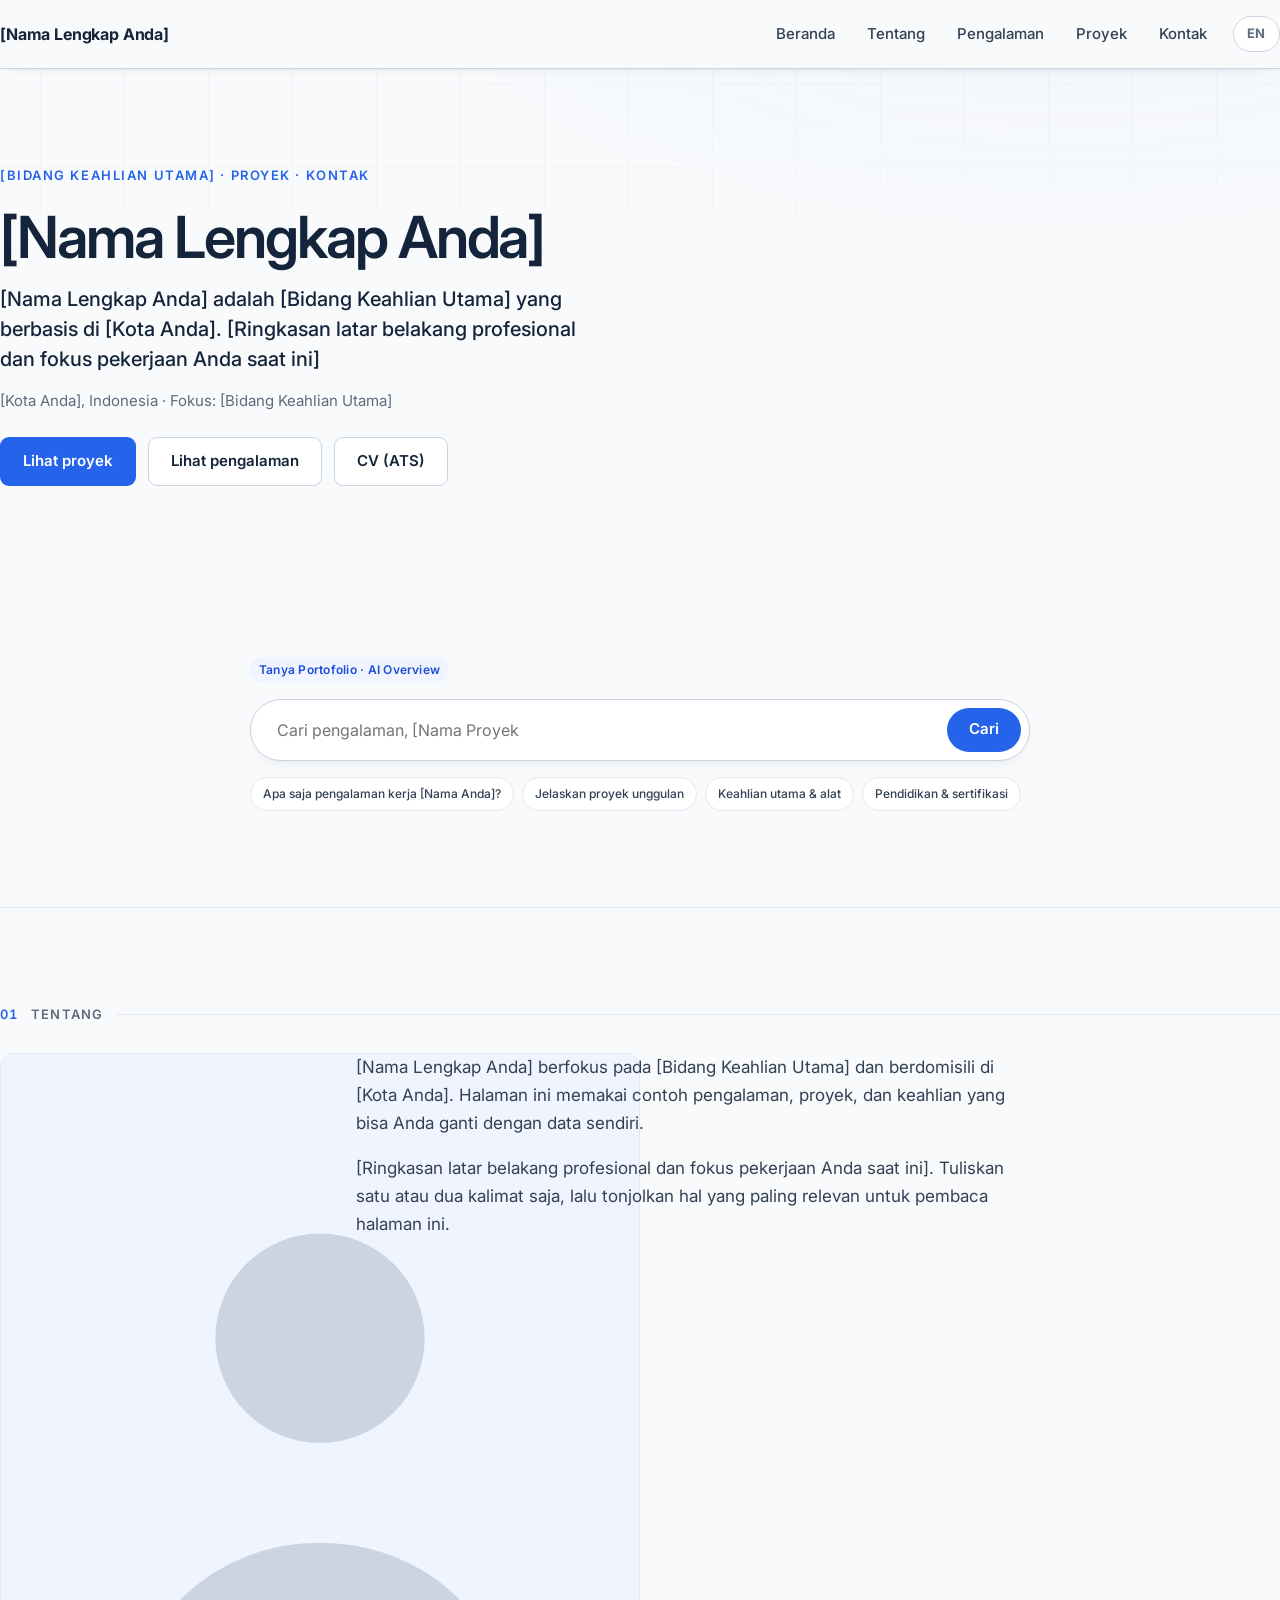
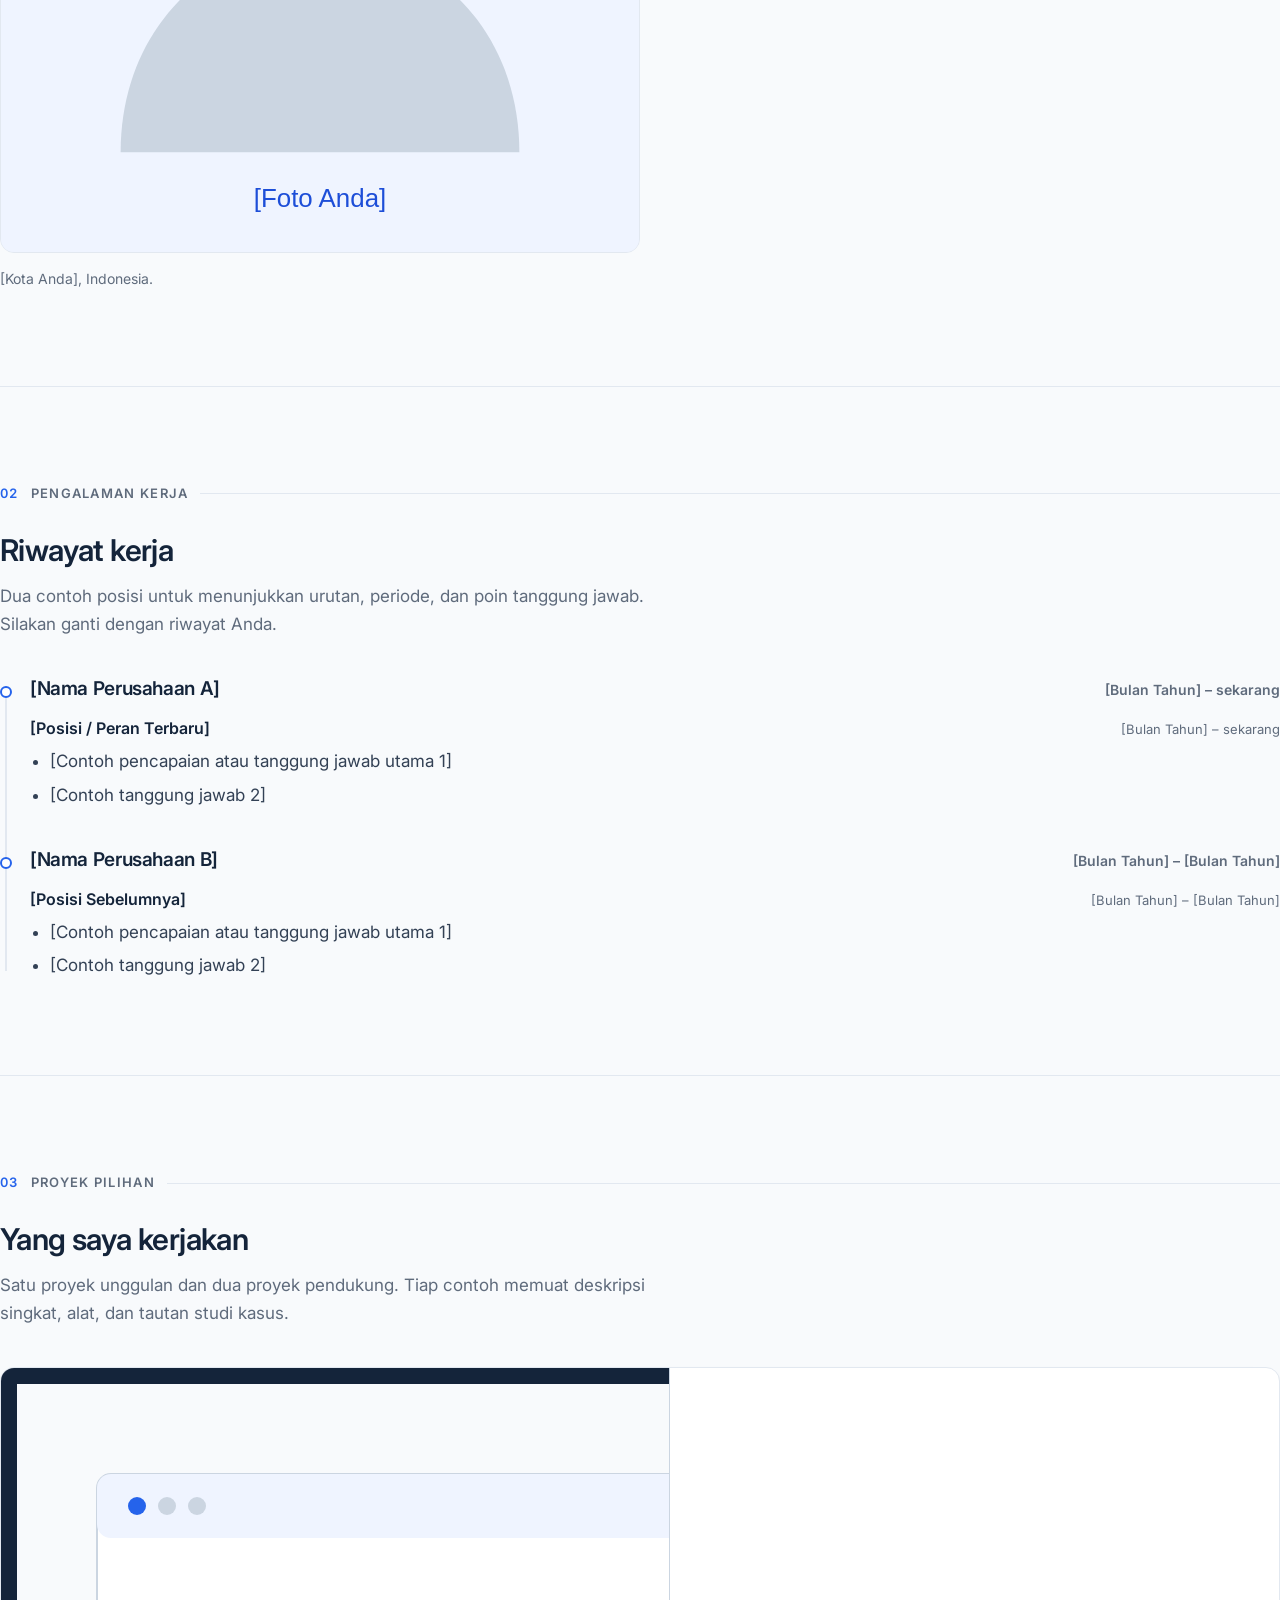
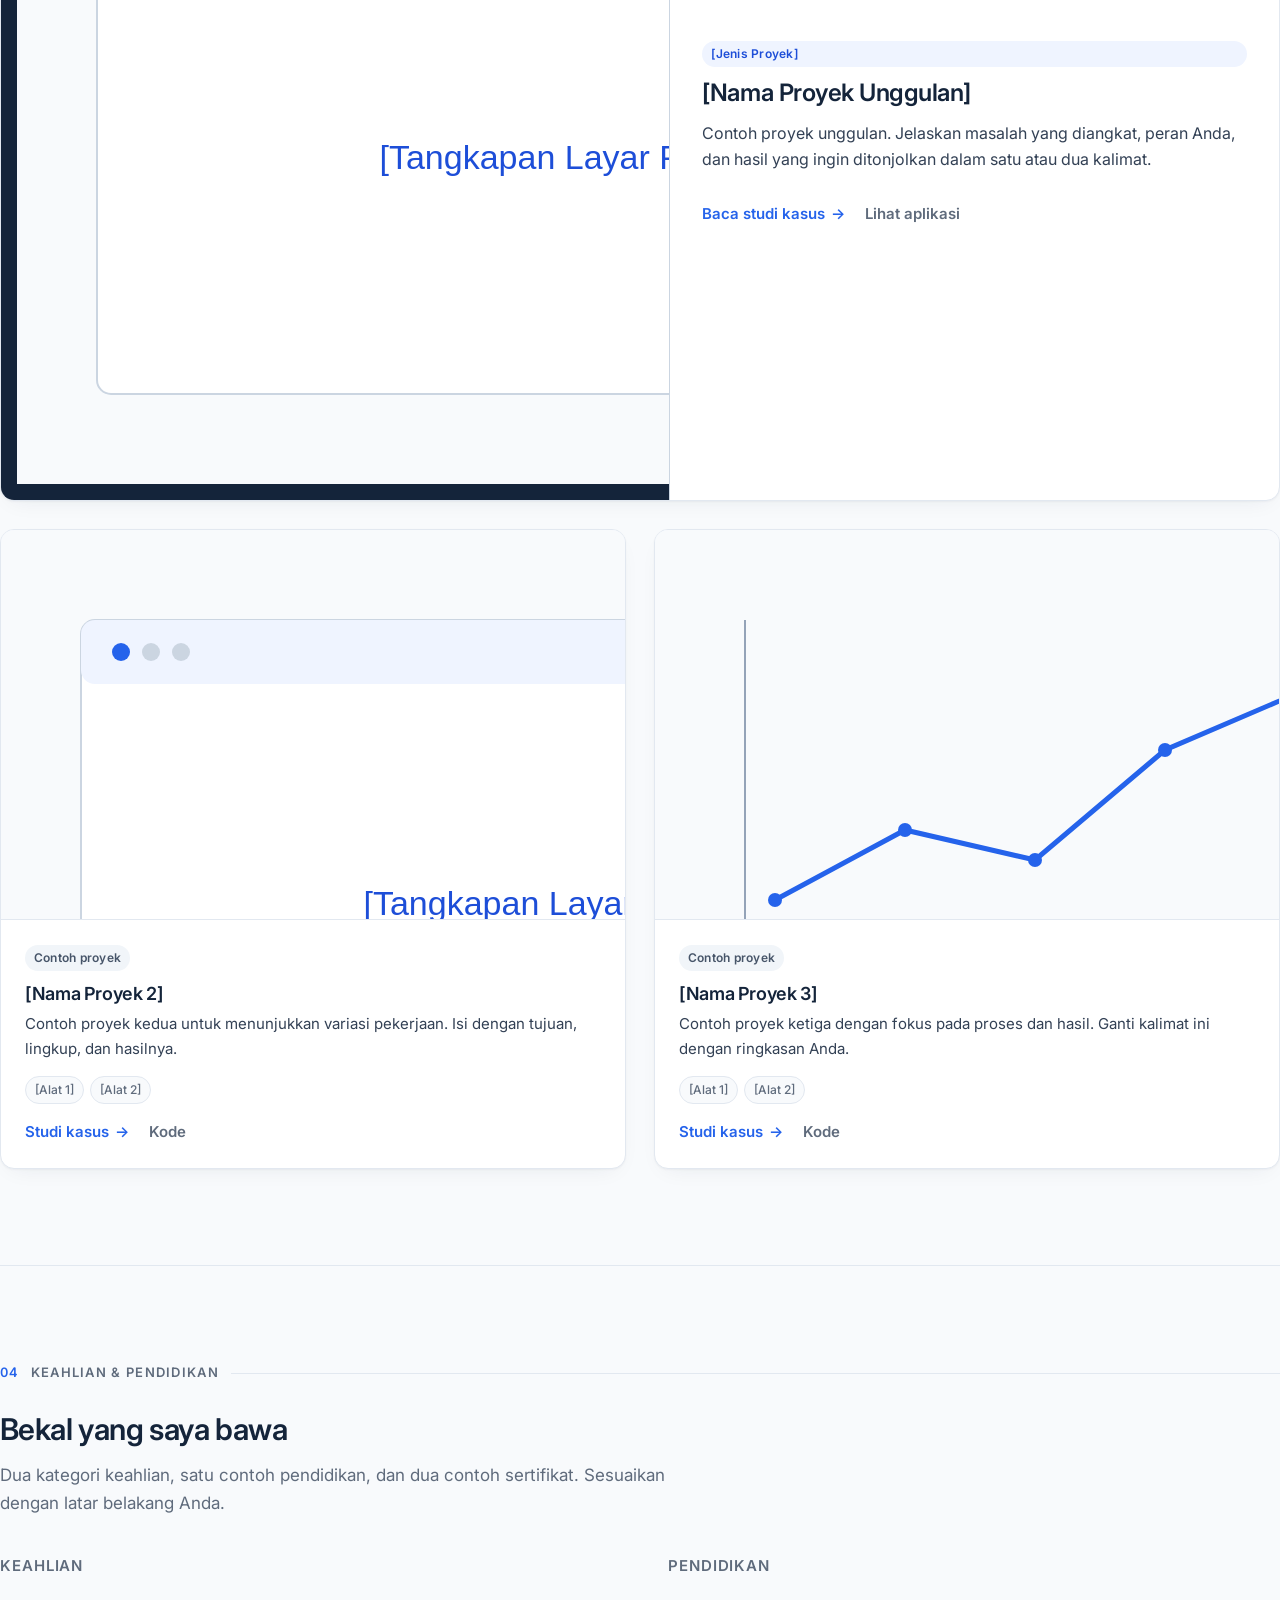
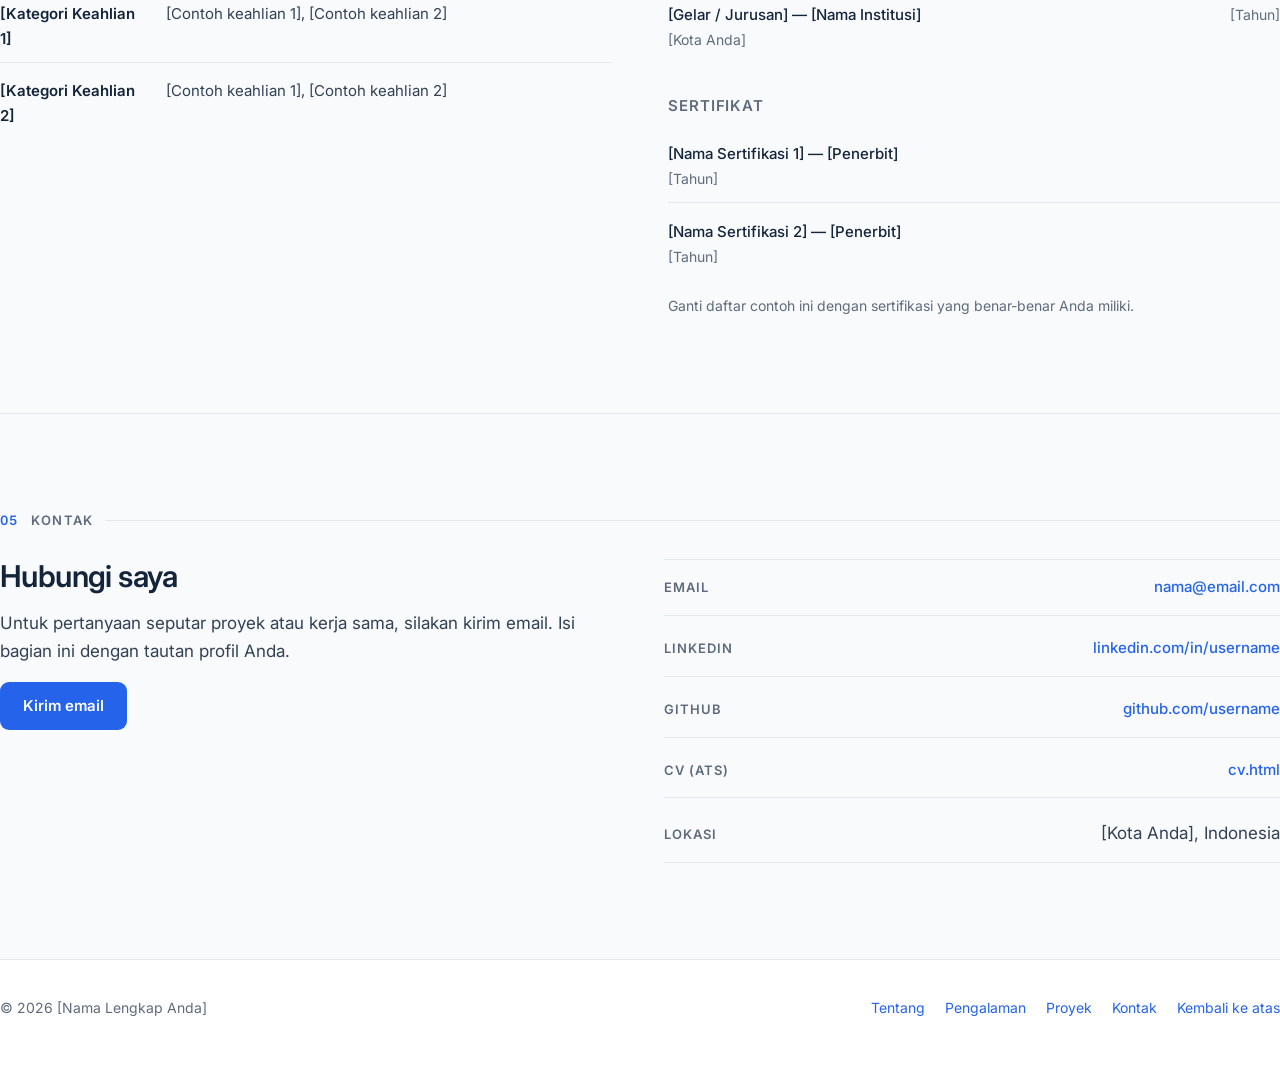
==== commit 98cda8d3: "chore: replace remaining personal portfolio copy with clean generic template content" ====
--- a/index.html
+++ b/index.html
@@ -4,11 +4,11 @@
 <meta charset="utf-8">
 <meta name="viewport" content="width=device-width, initial-scale=1.0, interactive-widget=resizes-content">
 <title>[Nama Lengkap Anda] | Portofolio</title>
-<meta name="description" content="Portofolio [Nama Lengkap Anda]: hampir lima tahun bekerja di operasional dan layanan pelanggan, sekarang mengerjakan analisis data dengan Python dan SQL.">
+<meta name="description" content="Contoh portofolio [Nama Lengkap Anda]: pengalaman, proyek, keahlian, pendidikan, dan kontak yang bisa disesuaikan.">
 <meta name="author" content="[Nama Lengkap Anda]">
 <meta property="og:type" content="profile">
 <meta property="og:title" content="[Nama Lengkap Anda] | Portofolio">
-<meta property="og:description" content="Riwayat kerja operasional, keahlian analisis data, dan lima proyek yang bisa diperiksa.">
+<meta property="og:description" content="Template portofolio dwibahasa dengan contoh pengalaman, proyek, keahlian, dan CV ATS.">
 <meta property="og:locale" content="id_ID">
 <meta property="og:image" content="https://username.github.io/assets/foto-placeholder.svg">
 <link rel="canonical" href="https://username.github.io/">
@@ -18,7 +18,7 @@
 <link rel="preconnect" href="https://fonts.googleapis.com">
 <link rel="preconnect" href="https://fonts.gstatic.com" crossorigin>
 <link href="https://fonts.googleapis.com/css2?family=Inter:wght@400;500;600;700&display=swap" rel="stylesheet">
-<link rel="stylesheet" href="gaya.css?v=105efc59">
+<link rel="stylesheet" href="gaya.css?v=fffc019a">
 <link rel="icon" href="assets/favicon.ico" type="image/x-icon">
 
 <script type="application/ld+json">
@@ -26,15 +26,14 @@
   "@context": "https://schema.org",
   "@type": "Person",
   "name": "[Nama Lengkap Anda]",
-  "jobTitle": "[Peran / Bidang Keahlian]",
+  "jobTitle": "[Bidang Keahlian Utama]",
   "address": { "@type": "PostalAddress", "addressLocality": "[Kota Anda]", "addressCountry": "ID" },
   "email": "mailto:nama@email.com",
   "sameAs": [
     "https://linkedin.com/in/username",
-    "https://github.com/username",
-    "https://www.dicoding.com/users/[username]"
+    "https://github.com/username"
   ],
-  "knowsAbout": ["SQL", "Python", "pandas", "analisis data", "operasional ritel"]
+  "knowsAbout": ["[Bidang Keahlian Utama]", "[Kategori Keahlian 1]", "[Kategori Keahlian 2]"]
 }
 </script>
 </head>
@@ -66,19 +65,18 @@
 <main id="utama">
 
 <!-- ===================== HERO ===================== -->
-<!-- GANTI DENGAN DATA ANDA: nama, peran, kota, tagline, foto, dan tautan CV -->
+<!-- GANTI DENGAN DATA ANDA: nama, bidang keahlian, kota, tagline, foto, dan tautan CV -->
 <section class="hero" id="beranda">
     <div class="wadah">
         <div class="hero-isi">
             <div>
-                <p class="sapaan">Operasional &middot; Analisis Data &middot; Proyek Digital</p>
+                <p class="sapaan">[Bidang Keahlian Utama] &middot; Proyek &middot; Kontak</p>
                 <h1>[Nama Lengkap Anda]</h1>
                 <p class="hero-tagline">
-                    Hampir lima tahun saya bekerja di operasional lapangan dan layanan pelanggan,
-                    termasuk menyusun laporan penjualan harian dan mengelola stok. Sekarang saya
-                    mengembangkan kemampuan analisis data dengan Python dan SQL.
-                </p>
-                <p class="hero-catatan">[Kota Anda], Indonesia &middot; Fokus: operasional, pelaporan, dan analisis data</p>
+                    [Nama Lengkap Anda] adalah [Bidang Keahlian Utama] yang berbasis di [Kota Anda].
+                    [Ringkasan latar belakang profesional dan fokus pekerjaan Anda saat ini]
+                </p>
+                <p class="hero-catatan">[Kota Anda], Indonesia &middot; Fokus: [Bidang Keahlian Utama]</p>
                 <div class="tombol-baris">
                     <a class="tombol tombol-utama" href="#proyek">Lihat proyek</a>
                     <a class="tombol tombol-garis" href="#pengalaman">Lihat pengalaman</a>
@@ -98,17 +96,17 @@
             <label class="sr-only" for="ai-cari-input">Cari isi portofolio</label>
             <span class="ai-cari-bidang">
                 <input class="ai-cari-input" id="ai-cari-input" type="search" name="q"
-                       placeholder="Cari pengalaman, [Nama Proyek Unggulan], analisis data..."
+                       placeholder="Cari pengalaman, [Nama Proyek Unggulan], keahlian..."
                        autocomplete="off">
                 <button class="ai-cari-reset" type="button" aria-label="Hapus kata kunci" hidden>&times;</button>
             </span>
             <button class="ai-cari-kirim" type="submit">Cari</button>
         </form>
         <div class="alat ai-cari-chip-baris" role="group" aria-label="Pertanyaan cepat">
-            <button class="ai-cari-chip" type="button">Apa saja pengalaman kerja [Nama Lengkap Anda]?</button>
-            <button class="ai-cari-chip" type="button">Jelaskan proyek [Nama Proyek Unggulan]</button>
-            <button class="ai-cari-chip" type="button">Proyek analisis data Python &amp; SQL</button>
-            <button class="ai-cari-chip" type="button">Pendidikan &amp; sertifikat</button>
+            <button class="ai-cari-chip" type="button">Apa saja pengalaman kerja [Nama Anda]?</button>
+            <button class="ai-cari-chip" type="button">Jelaskan proyek unggulan</button>
+            <button class="ai-cari-chip" type="button">Keahlian utama &amp; alat</button>
+            <button class="ai-cari-chip" type="button">Pendidikan &amp; sertifikasi</button>
         </div>
         <article class="ai-cari-kartu" aria-labelledby="ai-cari-kartu-judul" hidden>
             <div class="ai-cari-kepala">
@@ -130,27 +128,18 @@
         <div class="tentang-isi">
             <div>
                 <img class="foto-profil" src="assets/foto-placeholder.svg"
-                     alt="Foto [Nama Lengkap Anda]" width="640" height="800">
+                     alt="Foto profil [Nama Lengkap Anda]" width="640" height="800">
                 <p class="foto-ket">[Kota Anda], Indonesia.</p>
             </div>
 
             <div class="tentang-teks">
                 <p>
-                    Saya mulai bekerja tahun [Tahun Mulai], saat masih menempuh [Program Studi] di
-                    [Nama Kampus]. Dari situ saya terbiasa dengan aturan ketat soal waktu dan keselamatan. Saya magang di layanan penumpang [Perusahaan 5], lalu menjadi train attendant di [Perusahaan 4].
+                    [Nama Lengkap Anda] berfokus pada [Bidang Keahlian Utama] dan berdomisili di [Kota Anda].
+                    Halaman ini memakai contoh pengalaman, proyek, dan keahlian yang bisa Anda ganti dengan data sendiri.
                 </p>
                 <p>
-                    Di ritel saya berhadapan langsung dengan angka. Sebagai Assistant Chief of
-                    Store di [Perusahaan 3], saya menyusun jadwal shift untuk tujuh kru dan
-                    menulis laporan penjualan harian. Laporan itu dipakai untuk menentukan produk
-                    mana yang perlu ditambah stoknya. Kebiasaan mencatat itu saya bawa ke [Perusahaan 2] dan [Perusahaan 1].
-                </p>
-                <p>
-                    Sekarang saya mengarahkan fokus ke analisis data. Saya
-                    menyelesaikan kursus Python dan SQL, lalu mengerjakan proyek latihan: analisis
-                    data konservasi empat taman nasional, program rekomendasi film, pencari
-                    rekomendasi kuliner, dan segmentasi transaksi bank dengan machine learning.
-                    Semuanya saya dokumentasikan supaya bisa diperiksa.
+                    [Ringkasan latar belakang profesional dan fokus pekerjaan Anda saat ini]. Tuliskan satu atau dua
+                    kalimat saja, lalu tonjolkan hal yang paling relevan untuk pembaca halaman ini.
                 </p>
             </div>
         </div>
@@ -163,116 +152,43 @@
         <p class="label-seksi"><span class="nomor">02</span> Pengalaman kerja</p>
         <h2 class="judul-seksi">Riwayat kerja</h2>
         <p class="ket-seksi">
-            Pengalaman profesional di bidang operasional dan layanan pelanggan, dijalani sambil
-            melanjutkan belajar analisis data.
+            Dua contoh posisi untuk menunjukkan urutan, periode, dan poin tanggung jawab. Silakan ganti dengan riwayat Anda.
         </p>
 
         <div class="linimasa">
 
             <article class="linimasa-butir">
                 <div class="tempat-kepala">
-                    <h3>[Perusahaan 1]</h3>
-                    <span class="periode">Okt 2024 &ndash; sekarang</span>
+                    <h3>[Nama Perusahaan A]</h3>
+                    <span class="periode">[Bulan Tahun] &ndash; sekarang</span>
                 </div>
 
                 <div class="posisi">
                     <div class="posisi-kepala">
-                        <span class="nama-posisi">[Peran / Bidang Keahlian]</span>
+                        <span class="nama-posisi">[Posisi / Peran Terbaru]</span>
                         <span class="periode-posisi">[Bulan Tahun] &ndash; sekarang</span>
                     </div>
                     <ul>
-                        <li>Menyiapkan makanan dan minuman sesuai pesanan dan standar penyajian,
-                            menjaga kebersihan area kerja dan peralatan, serta mematuhi aturan
-                            higiene dan keamanan pangan.</li>
-                    </ul>
+                        <li>[Contoh pencapaian atau tanggung jawab utama 1]</li>
+                        <li>[Contoh tanggung jawab 2]</li>
+                    </ul>
+                </div>
+            </article>
+
+            <article class="linimasa-butir">
+                <div class="tempat-kepala">
+                    <h3>[Nama Perusahaan B]</h3>
+                    <span class="periode">[Bulan Tahun] &ndash; [Bulan Tahun]</span>
                 </div>
 
                 <div class="posisi">
                     <div class="posisi-kepala">
-                        <span class="nama-posisi">[Peran / Bidang Keahlian]</span>
-                        <span class="periode-posisi">Okt 2024 &ndash; Apr 2025</span>
+                        <span class="nama-posisi">[Posisi Sebelumnya]</span>
+                        <span class="periode-posisi">[Bulan Tahun] &ndash; [Bulan Tahun]</span>
                     </div>
                     <ul>
-                        <li>Menyambut tamu, menjelaskan dan menawarkan menu makanan dan minuman,
-                            lalu mengantar pesanannya ke meja tamu.</li>
-                    </ul>
-                </div>
-            </article>
-
-            <article class="linimasa-butir">
-                <div class="tempat-kepala">
-                    <h3>[Perusahaan 2]</h3>
-                    <span class="periode">Agu 2024 &ndash; Okt 2024</span>
-                </div>
-                <div class="posisi">
-                    <div class="posisi-kepala">
-                        <span class="nama-posisi">[Peran Sebelumnya 4]</span>
-                        <span class="periode-posisi">kontrak seasonal</span>
-                    </div>
-                    <ul>
-                        <li>Mengikuti stock opname berkala, menata produk di rak, dan mengusulkan pemesanan barang.</li>
-                    </ul>
-                </div>
-            </article>
-
-            <article class="linimasa-butir">
-                <div class="tempat-kepala">
-                    <h3>[Perusahaan 3]</h3>
-                    <span class="periode">Jan 2023 &ndash; Mei 2024</span>
-                </div>
-
-                <div class="posisi">
-                    <div class="posisi-kepala">
-                        <span class="nama-posisi">[Peran Sebelumnya 2]</span>
-                        <span class="periode-posisi">Jun 2023 &ndash; Mei 2024</span>
-                    </div>
-                    <ul>
-                        <li>Mengoordinasikan gerai sesuai SOP dan menyusun jadwal shift untuk tujuh kru.</li>
-                        <li>Menyusun laporan penjualan harian, lalu memakainya untuk menentukan
-                            produk mana yang perlu ditambah stoknya.</li>
-                        <li>Memberi pelatihan dan evaluasi rutin kepada kru.</li>
-                    </ul>
-                </div>
-
-                <div class="posisi">
-                    <div class="posisi-kepala">
-                        <span class="nama-posisi">[Peran Sebelumnya 3]</span>
-                        <span class="periode-posisi">Jan 2023 &ndash; Mei 2023</span>
-                    </div>
-                    <ul>
-                        <li>Mengelola stok, melakukan rotasi stok, dan memeriksa tanggal kedaluwarsa.</li>
-                    </ul>
-                </div>
-            </article>
-
-            <article class="linimasa-butir">
-                <div class="tempat-kepala">
-                    <h3>[Perusahaan 4]</h3>
-                    <span class="periode">Feb 2022 &ndash; Okt 2022</span>
-                </div>
-                <div class="posisi">
-                    <div class="posisi-kepala">
-                        <span class="nama-posisi">[Peran Sebelumnya 5]</span>
-                    </div>
-                    <ul>
-                        <li>Melayani penumpang selama perjalanan, termasuk penjualan makanan dan
-                            minuman di kereta.</li>
-                    </ul>
-                </div>
-            </article>
-
-            <article class="linimasa-butir">
-                <div class="tempat-kepala">
-                    <h3>[Perusahaan 5]</h3>
-                    <span class="periode">Agu [Tahun Mulai] &ndash; Okt [Tahun Mulai]</span>
-                </div>
-                <div class="posisi">
-                    <div class="posisi-kepala">
-                        <span class="nama-posisi">Magang, layanan penumpang</span>
-                    </div>
-                    <ul>
-                        <li>Menjawab pertanyaan penumpang bandara serta membantu proses check-in
-                            dan boarding.</li>
+                        <li>[Contoh pencapaian atau tanggung jawab utama 1]</li>
+                        <li>[Contoh tanggung jawab 2]</li>
                     </ul>
                 </div>
             </article>
@@ -287,118 +203,69 @@
         <p class="label-seksi"><span class="nomor">03</span> Proyek pilihan</p>
         <h2 class="judul-seksi">Yang saya kerjakan</h2>
         <p class="ket-seksi">
-            Lima proyek: satu dari tempat kerja, tiga latihan mandiri, dan satu tugas
-            kursus Dicoding. Tiap proyek punya halaman penjelasan berisi cara
-            pengerjaan dan hasilnya.
+            Satu proyek unggulan dan dua proyek pendukung. Tiap contoh memuat deskripsi singkat, alat, dan tautan studi kasus.
         </p>
 
         <article class="kartu-proyek unggulan">
             <div class="kartu-gambar">
                 <img src="assets/proyek-placeholder.svg" width="1120" height="700"
-                     alt="Tangkapan layar aplikasi [Nama Proyek Unggulan]: halaman verifikasi ID karyawan sebelum mulai shift">
+                     alt="Pratinjau antarmuka proyek unggulan">
             </div>
             <div class="kartu-isi">
-                <span class="label-kecil">Semifinalis [Nama Kompetisi]</span>
-                <h3><a href="proyek/contoh-proyek.html">[Nama Proyek Unggulan], website belajar SOP karyawan</a></h3>
+                <span class="label-kecil">[Jenis Proyek]</span>
+                <h3><a href="proyek/contoh-proyek.html">[Nama Proyek Unggulan]</a></h3>
                 <p>
-                    Website untuk mempelajari SOP (prosedur kerja) karyawan. Ide, desain, sampai pembangunannya saya kerjakan sendiri. Proyek ini masuk semifinal [Nama Kompetisi] dan dinilai langsung oleh Dewan Juri dan Executive Management [Perusahaan 1].
+                    Contoh proyek unggulan. Jelaskan masalah yang diangkat, peran Anda, dan hasil yang ingin ditonjolkan
+                    dalam satu atau dua kalimat.
                 </p>
                 <div class="kartu-kaki">
                     <a class="kartu-ajakan" href="proyek/contoh-proyek.html">Baca studi kasus <span class="panah">&rarr;</span></a>
-                    <a class="kartu-kode" href="https://[nama-proyek].example.com/" target="_blank" rel="noopener">Lihat aplikasi<span class="sr-only"> (buka di tab baru)</span></a>
+                    <a class="kartu-kode" href="#" target="_blank" rel="noopener">Lihat aplikasi<span class="sr-only"> (buka di tab baru)</span></a>
                 </div>
             </div>
         </article>
 
         <div class="daftar-proyek">
+
+            <article class="kartu-proyek">
+                <div class="kartu-gambar">
+                    <img src="assets/proyek-placeholder.svg" width="1120" height="700"
+                         alt="Pratinjau antarmuka proyek pendukung">
+                </div>
+                <div class="kartu-isi">
+                    <span class="label-kecil label-netral">Contoh proyek</span>
+                    <h3><a href="proyek/contoh-proyek.html">[Nama Proyek 2]</a></h3>
+                    <p>
+                        Contoh proyek kedua untuk menunjukkan variasi pekerjaan. Isi dengan tujuan, lingkup, dan hasilnya.
+                    </p>
+                    <ul class="alat">
+                        <li>[Alat 1]</li><li>[Alat 2]</li>
+                    </ul>
+                    <div class="kartu-kaki">
+                        <a class="kartu-ajakan" href="proyek/contoh-proyek.html">Studi kasus <span class="panah">&rarr;</span></a>
+                        <a class="kartu-kode" href="https://github.com/username/nama-repo"
+                           target="_blank" rel="noopener">Kode<span class="sr-only"> di GitHub, buka di tab baru</span></a>
+                    </div>
+                </div>
+            </article>
 
             <article class="kartu-proyek">
                 <div class="kartu-gambar">
                     <img src="assets/grafik-placeholder.svg" width="800" height="500"
-                         alt="Grafik batang persentase spesies dilindungi per kategori konservasi">
+                         alt="Grafik ringkasan hasil proyek">
                 </div>
                 <div class="kartu-isi">
-                    <span class="label-kecil label-netral">Latihan &middot; 2026</span>
-                    <h3><a href="proyek/contoh-proyek.html">[Nama Proyek 1]</a></h3>
+                    <span class="label-kecil label-netral">Contoh proyek</span>
+                    <h3><a href="proyek/contoh-proyek.html">[Nama Proyek 3]</a></h3>
                     <p>
-                        Analisis status konservasi spesies di empat taman nasional Amerika. Dari
-                        [Jumlah Spesies] spesies unik, 179 tercatat berstatus konservasi selain No Intervention.
+                        Contoh proyek ketiga dengan fokus pada proses dan hasil. Ganti kalimat ini dengan ringkasan Anda.
                     </p>
                     <ul class="alat">
-                        <li>Python</li><li>pandas</li><li>Jupyter Notebook</li>
+                        <li>[Alat 1]</li><li>[Alat 2]</li>
                     </ul>
                     <div class="kartu-kaki">
                         <a class="kartu-ajakan" href="proyek/contoh-proyek.html">Studi kasus <span class="panah">&rarr;</span></a>
-                        <a class="kartu-kode" href="https://github.com/username/[nama-repo]"
-                           target="_blank" rel="noopener">Kode<span class="sr-only"> di GitHub, buka di tab baru</span></a>
-                    </div>
-                </div>
-            </article>
-
-            <article class="kartu-proyek">
-                <div class="kartu-gambar">
-                    <img src="assets/proyek-placeholder.svg" width="1120" height="700"
-                         alt="Tangkapan layar versi web [Nama Proyek 2]: menu Cari, Genre, Katalog, dan Marathon, serta ringkasan jumlah film">
-                </div>
-                <div class="kartu-isi">
-                    <span class="label-kecil label-netral">Latihan &middot; 2026</span>
-                    <h3><a href="proyek/contoh-proyek.html">[Nama Proyek 2]</a></h3>
-                    <p>
-                        Program rekomendasi film, lanjutan dari tugas Codecademy. Datanya saya
-                        pindahkan ke berkas JSON, logikanya dikunci dengan [Jumlah] unit test, lalu saya
-                        buatkan versi webnya.
-                    </p>
-                    <ul class="alat">
-                        <li>Python</li><li>Tailwind CSS</li><li>JSON</li>
-                    </ul>
-                    <div class="kartu-kaki">
-                        <a class="kartu-ajakan" href="proyek/contoh-proyek.html">Studi kasus <span class="panah">&rarr;</span></a>
-                        <a class="kartu-kode" href="https://github.com/username/[nama-repo]" target="_blank" rel="noopener">Kode<span class="sr-only"> di GitHub, buka di tab baru</span></a>
-                    </div>
-                </div>
-            </article>
-
-            <article class="kartu-proyek">
-                <div class="kartu-gambar">
-                    <img src="assets/proyek-placeholder.svg" width="1120" height="700"
-                         alt="Tangkapan layar versi web [Nama Proyek 3]: pilihan jenis, isian anggaran sekali makan, dan tombol cari">
-                </div>
-                <div class="kartu-isi">
-                    <span class="label-kecil label-netral">Latihan &middot; 2026</span>
-                    <h3><a href="proyek/contoh-proyek.html">[Nama Proyek 3]</a></h3>
-                    <p>
-                        Program pencari rekomendasi kuliner dengan versi terminal dan versi web. Proyek ini menjadi latihan struktur data, algoritma pencarian dan pengurutan, serta pengujian unit.
-                    </p>
-                    <ul class="alat">
-                        <li>Python</li><li>HTML</li><li>JSON</li>
-                    </ul>
-                    <div class="kartu-kaki">
-                        <a class="kartu-ajakan" href="proyek/contoh-proyek.html">Studi kasus <span class="panah">&rarr;</span></a>
-                        <a class="kartu-kode" href="https://github.com/username/[nama-repo]" target="_blank" rel="noopener">Kode<span class="sr-only"> (buka di tab baru)</span></a>
-                    </div>
-                </div>
-            </article>
-
-            <article class="kartu-proyek">
-                <div class="kartu-gambar">
-                    <img src="assets/grafik-placeholder.svg" width="841" height="704"
-                         alt="Proyeksi PCA 2D dari empat kelompok transaksi bank"
-                         class="kartu-gambar-chart">
-                </div>
-                <div class="kartu-isi">
-                    <span class="label-kecil label-netral">Proyek kursus &middot; Dicoding &middot; 2026</span>
-                    <h3><a href="proyek/contoh-proyek.html">[Nama Proyek 4]</a></h3>
-                    <p>
-                        Clustering transaksi bank menjadi empat kelompok memakai K-Means, lalu
-                        model klasifikasi (Decision Tree dan Random Forest) memprediksi label
-                        kelompok tersebut. Decision Tree [Akurasi], Random Forest [Akurasi] pada data uji.
-                    </p>
-                    <ul class="alat">
-                        <li>Python</li><li>pandas</li><li>scikit-learn</li><li>Jupyter</li>
-                    </ul>
-                    <div class="kartu-kaki">
-                        <a class="kartu-ajakan" href="proyek/contoh-proyek.html">Studi kasus <span class="panah">&rarr;</span></a>
-                        <a class="kartu-kode" href="https://github.com/username/[nama-repo]" target="_blank" rel="noopener">Dokumentasi GitHub<span class="sr-only"> (buka di tab baru)</span></a>
+                        <a class="kartu-kode" href="https://github.com/username/nama-repo" target="_blank" rel="noopener">Kode<span class="sr-only"> di GitHub, buka di tab baru</span></a>
                     </div>
                 </div>
             </article>
@@ -413,8 +280,7 @@
         <p class="label-seksi"><span class="nomor">04</span> Keahlian &amp; pendidikan</p>
         <h2 class="judul-seksi">Bekal yang saya bawa</h2>
         <p class="ket-seksi">
-            Kemampuan ini berasal dari pengalaman operasional, pelaporan, dan belajar mandiri.
-            Tiap proyek saya dokumentasikan supaya proses dan hasilnya bisa diperiksa.
+            Dua kategori keahlian, satu contoh pendidikan, dan dua contoh sertifikat. Sesuaikan dengan latar belakang Anda.
         </p>
 
         <div class="kisi-dua">
@@ -423,24 +289,12 @@
                 <h3>Keahlian</h3>
                 <ul class="daftar-keahlian">
                     <li>
-                        <span class="kunci">Analisis data</span>
-                        <span>SQL, Python, pandas, Jupyter Notebook, statistik dasar</span>
+                        <span class="kunci">[Kategori Keahlian 1]</span>
+                        <span>[Contoh keahlian 1], [Contoh keahlian 2]</span>
                     </li>
                     <li>
-                        <span class="kunci">Excel &amp; pelaporan</span>
-                        <span>Jadwal shift, catat stok, dan baca data di Excel; laporan penjualan harian</span>
-                    </li>
-                    <li>
-                        <span class="kunci">Operasional &amp; tim</span>
-                        <span>Penjadwalan shift, manajemen stok, pelayanan pelanggan</span>
-                    </li>
-                    <li>
-                        <span class="kunci">Web</span>
-                        <span>HTML, CSS, JavaScript, Tailwind CSS</span>
-                    </li>
-                    <li>
-                        <span class="kunci">Alat</span>
-                        <span>Git, GitHub</span>
+                        <span class="kunci">[Kategori Keahlian 2]</span>
+                        <span>[Contoh keahlian 1], [Contoh keahlian 2]</span>
                     </li>
                 </ul>
             </div>
@@ -451,10 +305,10 @@
                     <ul class="daftar-polos">
                         <li>
                             <span>
-                                <span class="nama">[Program Studi]</span>
-                                <span class="ket">[Nama Kampus], IPK [IPK] dari 4,00</span>
+                                <span class="nama">[Gelar / Jurusan] &mdash; [Nama Institusi]</span>
+                                <span class="ket">[Kota Anda]</span>
                             </span>
-                            <span class="tahun">2020 &ndash; [Tahun Mulai]</span>
+                            <span class="tahun">[Tahun]</span>
                         </li>
                     </ul>
                 </div>
@@ -464,42 +318,18 @@
                     <ul class="daftar-polos">
                         <li>
                             <span>
-                                <span class="nama">Memulai Pemrograman dengan Python</span>
-                                <span class="ket">Dicoding, 60 jam</span>
+                                <span class="nama">[Nama Sertifikasi 1] &mdash; [Penerbit]</span>
+                                <span class="ket">[Tahun]</span>
                             </span>
-                            <span class="tahun">2026</span>
                         </li>
                         <li>
                             <span>
-                                <span class="nama">Belajar Machine Learning untuk Pemula</span>
-                                <span class="ket">Dicoding</span>
+                                <span class="nama">[Nama Sertifikasi 2] &mdash; [Penerbit]</span>
+                                <span class="ket">[Tahun]</span>
                             </span>
-                            <span class="tahun">2026</span>
                         </li>
-                        <li>
-                            <span>
-                                <span class="nama">Analyze Data with SQL Skill Path</span>
-                                <span class="ket">Codecademy</span>
-                            </span>
-                            <span class="tahun">2026</span>
-                        </li>
-                        <li>
-                            <span>
-                                <span class="nama">Learn SQL</span>
-                                <span class="ket">Codecademy</span>
-                            </span>
-                            <span class="tahun">2026</span>
-                        </li>
-                    </ul>
-                    <p class="foto-ket">
-                        Empat sertifikat di atas yang paling dekat dengan pekerjaan data. Dua lagi,
-                        <strong>Learn Python 3</strong> dan
-                        <strong>Learn What to Learn</strong>, tersimpan di profil.
-                        Bukti:
-                        <a href="https://www.dicoding.com/certificates/[id-sertifikat]" target="_blank" rel="noopener">Dicoding</a>
-                        &middot;
-                        <a href="https://www.codecademy.com/profiles/[username]" target="_blank" rel="noopener">profil Codecademy</a>
-                    </p>
+                    </ul>
+                    <p class="foto-ket">Ganti daftar contoh ini dengan sertifikasi yang benar-benar Anda miliki.</p>
                 </div>
             </div>
 
@@ -516,8 +346,7 @@
             <div>
                 <h2 class="judul-seksi">Hubungi saya</h2>
                 <p>
-                    Untuk pertanyaan soal proyek, riwayat kerja, atau hal lain, kirim email saja.
-                    Saya juga aktif di LinkedIn dan GitHub.
+                    Untuk pertanyaan seputar proyek atau kerja sama, silakan kirim email. Isi bagian ini dengan tautan profil Anda.
                 </p>
                 <p class="tombol-baris">
                     <a class="tombol tombol-utama" href="mailto:nama@email.com">Kirim email</a>
@@ -593,7 +422,7 @@
     });
 })();
 </script>
-<script src="assets/ai-cari.js?v=105efc59" defer></script>
+<script src="assets/ai-cari.js?v=fffc019a" defer></script>
 
 </body>
 </html>
--- a/gaya.css
+++ b/gaya.css
@@ -329,8 +329,8 @@
         radial-gradient(60% 60% at 78% 12%, rgba(37, 99, 235, .10), transparent 70%),
         linear-gradient(to right, var(--garis) 1px, transparent 1px) 0 0 / 84px 84px,
         linear-gradient(to bottom, var(--garis) 1px, transparent 1px) 0 0 / 84px 84px;
-    mask-image: linear-gradient(to bottom, rgba(0,0,0,.5), transparent 78%);
-    -webkit-mask-image: linear-gradient(to bottom, rgba(0,0,0,.5), transparent 78%);
+    mask: linear-gradient(to bottom, rgba(0,0,0,.5), transparent 78%);
+    -webkit-mask: linear-gradient(to bottom, rgba(0,0,0,.5), transparent 78%);
     pointer-events: none;
 }
 .hero .wadah{ position: relative; }
